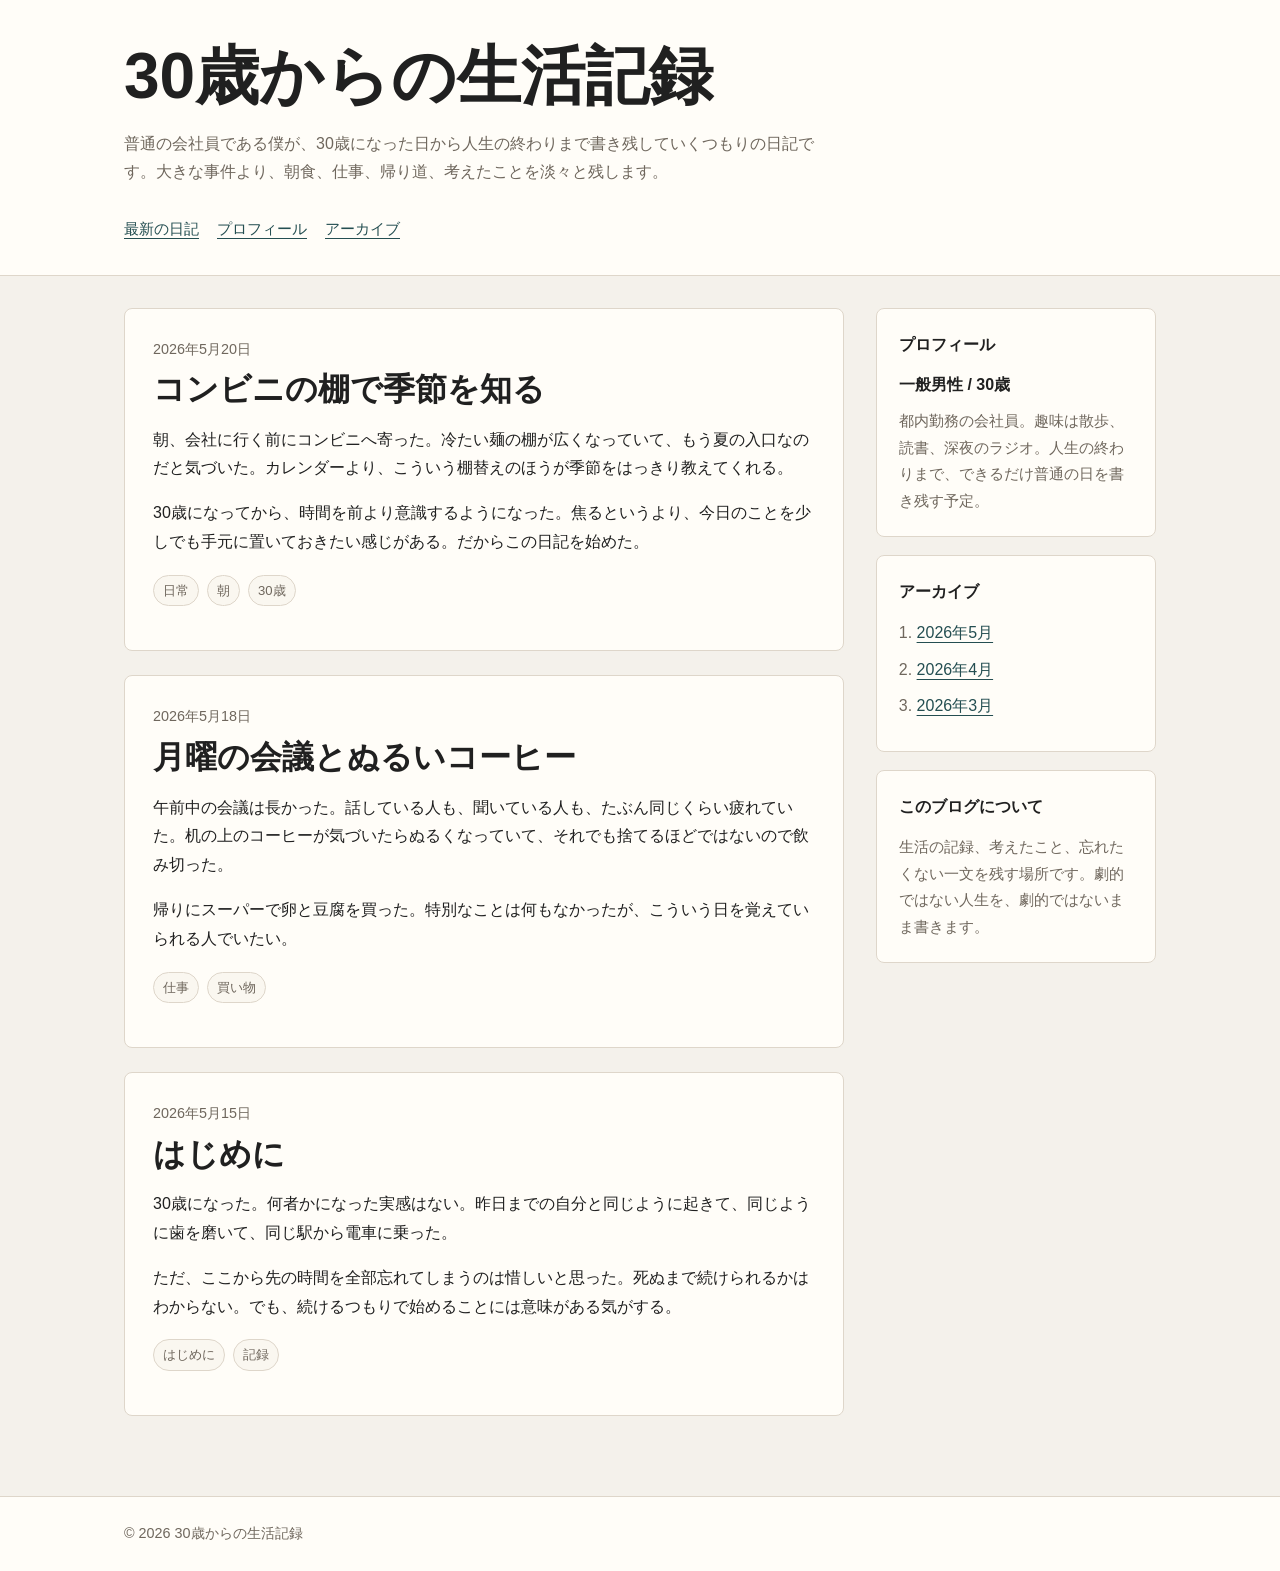
==== index.html @ 0f32e2e5 "Turn homepage into diary blog" ====
<!DOCTYPE html>
<html lang="ja">
<head>
  <meta charset="UTF-8">
  <meta name="viewport" content="width=device-width, initial-scale=1.0">
  <title>30歳からの生活記録</title>
  <style>
    :root {
      color-scheme: light;
      --bg: #f4f1eb;
      --paper: #fffdf8;
      --ink: #202020;
      --muted: #6f675d;
      --line: #ded6ca;
      --accent: #2f6f73;
      --accent-dark: #244e51;
    }

    * {
      box-sizing: border-box;
    }

    body {
      margin: 0;
      font-family: "Hiragino Kaku Gothic ProN", "Yu Gothic", Meiryo, Arial, sans-serif;
      line-height: 1.8;
      color: var(--ink);
      background: var(--bg);
    }

    a {
      color: var(--accent-dark);
      text-decoration-thickness: 1px;
      text-underline-offset: 4px;
    }

    .site-header {
      border-bottom: 1px solid var(--line);
      background: var(--paper);
    }

    .header-inner {
      max-width: 1080px;
      margin: 0 auto;
      padding: 40px 24px 32px;
    }

    .site-title {
      margin: 0;
      font-size: clamp(2rem, 5vw, 4rem);
      line-height: 1.15;
      letter-spacing: 0;
    }

    .site-description {
      max-width: 700px;
      margin: 16px 0 0;
      color: var(--muted);
      font-size: 1rem;
    }

    .nav {
      display: flex;
      flex-wrap: wrap;
      gap: 10px 18px;
      margin-top: 28px;
      font-size: 0.95rem;
    }

    .layout {
      display: grid;
      grid-template-columns: minmax(0, 1fr) 280px;
      gap: 32px;
      max-width: 1080px;
      margin: 0 auto;
      padding: 32px 24px 56px;
    }

    .post {
      margin-bottom: 24px;
      padding: 28px;
      border: 1px solid var(--line);
      border-radius: 8px;
      background: var(--paper);
    }

    .post time {
      display: block;
      color: var(--muted);
      font-size: 0.9rem;
    }

    .post h2 {
      margin: 6px 0 14px;
      font-size: clamp(1.4rem, 3vw, 2rem);
      line-height: 1.35;
      letter-spacing: 0;
    }

    .post p {
      margin: 0 0 1em;
    }

    .post p:last-child {
      margin-bottom: 0;
    }

    .tag-list {
      display: flex;
      flex-wrap: wrap;
      gap: 8px;
      margin-top: 18px;
      padding: 0;
      list-style: none;
    }

    .tag-list li {
      padding: 3px 9px;
      border: 1px solid var(--line);
      border-radius: 999px;
      color: var(--muted);
      font-size: 0.82rem;
      background: #faf7f0;
    }

    .sidebar {
      align-self: start;
      position: sticky;
      top: 20px;
    }

    .side-section {
      margin-bottom: 18px;
      padding: 22px;
      border: 1px solid var(--line);
      border-radius: 8px;
      background: var(--paper);
    }

    .side-section h2 {
      margin: 0 0 12px;
      font-size: 1rem;
    }

    .profile-name {
      margin: 0 0 8px;
      font-weight: 700;
    }

    .small-text {
      margin: 0;
      color: var(--muted);
      font-size: 0.92rem;
    }

    .archive {
      margin: 0;
      padding-left: 1.1em;
      color: var(--muted);
    }

    .archive li {
      margin-bottom: 8px;
    }

    .site-footer {
      border-top: 1px solid var(--line);
      background: var(--paper);
    }

    .footer-inner {
      max-width: 1080px;
      margin: 0 auto;
      padding: 24px;
      color: var(--muted);
      font-size: 0.9rem;
    }

    @media (max-width: 820px) {
      .layout {
        grid-template-columns: 1fr;
      }

      .sidebar {
        position: static;
      }
    }

    @media (max-width: 560px) {
      .header-inner {
        padding: 32px 18px 24px;
      }

      .layout {
        padding: 24px 18px 40px;
      }

      .post,
      .side-section {
        padding: 20px;
      }
    }
  </style>
</head>
<body>
  <header class="site-header">
    <div class="header-inner">
      <h1 class="site-title">30歳からの生活記録</h1>
      <p class="site-description">
        普通の会社員である僕が、30歳になった日から人生の終わりまで書き残していくつもりの日記です。大きな事件より、朝食、仕事、帰り道、考えたことを淡々と残します。
      </p>
      <nav class="nav" aria-label="サイト内ナビゲーション">
        <a href="#latest">最新の日記</a>
        <a href="#profile">プロフィール</a>
        <a href="#archive">アーカイブ</a>
      </nav>
    </div>
  </header>

  <div class="layout">
    <main id="latest">
      <article class="post">
        <time datetime="2026-05-20">2026年5月20日</time>
        <h2>コンビニの棚で季節を知る</h2>
        <p>
          朝、会社に行く前にコンビニへ寄った。冷たい麺の棚が広くなっていて、もう夏の入口なのだと気づいた。カレンダーより、こういう棚替えのほうが季節をはっきり教えてくれる。
        </p>
        <p>
          30歳になってから、時間を前より意識するようになった。焦るというより、今日のことを少しでも手元に置いておきたい感じがある。だからこの日記を始めた。
        </p>
        <ul class="tag-list" aria-label="タグ">
          <li>日常</li>
          <li>朝</li>
          <li>30歳</li>
        </ul>
      </article>

      <article class="post">
        <time datetime="2026-05-18">2026年5月18日</time>
        <h2>月曜の会議とぬるいコーヒー</h2>
        <p>
          午前中の会議は長かった。話している人も、聞いている人も、たぶん同じくらい疲れていた。机の上のコーヒーが気づいたらぬるくなっていて、それでも捨てるほどではないので飲み切った。
        </p>
        <p>
          帰りにスーパーで卵と豆腐を買った。特別なことは何もなかったが、こういう日を覚えていられる人でいたい。
        </p>
        <ul class="tag-list" aria-label="タグ">
          <li>仕事</li>
          <li>買い物</li>
        </ul>
      </article>

      <article class="post">
        <time datetime="2026-05-15">2026年5月15日</time>
        <h2>はじめに</h2>
        <p>
          30歳になった。何者かになった実感はない。昨日までの自分と同じように起きて、同じように歯を磨いて、同じ駅から電車に乗った。
        </p>
        <p>
          ただ、ここから先の時間を全部忘れてしまうのは惜しいと思った。死ぬまで続けられるかはわからない。でも、続けるつもりで始めることには意味がある気がする。
        </p>
        <ul class="tag-list" aria-label="タグ">
          <li>はじめに</li>
          <li>記録</li>
        </ul>
      </article>
    </main>

    <aside class="sidebar">
      <section class="side-section" id="profile">
        <h2>プロフィール</h2>
        <p class="profile-name">一般男性 / 30歳</p>
        <p class="small-text">
          都内勤務の会社員。趣味は散歩、読書、深夜のラジオ。人生の終わりまで、できるだけ普通の日を書き残す予定。
        </p>
      </section>

      <section class="side-section" id="archive">
        <h2>アーカイブ</h2>
        <ol class="archive">
          <li><a href="#">2026年5月</a></li>
          <li><a href="#">2026年4月</a></li>
          <li><a href="#">2026年3月</a></li>
        </ol>
      </section>

      <section class="side-section">
        <h2>このブログについて</h2>
        <p class="small-text">
          生活の記録、考えたこと、忘れたくない一文を残す場所です。劇的ではない人生を、劇的ではないまま書きます。
        </p>
      </section>
    </aside>
  </div>

  <footer class="site-footer">
    <div class="footer-inner">
      <span>&copy; 2026 30歳からの生活記録</span>
    </div>
  </footer>
</body>
</html>
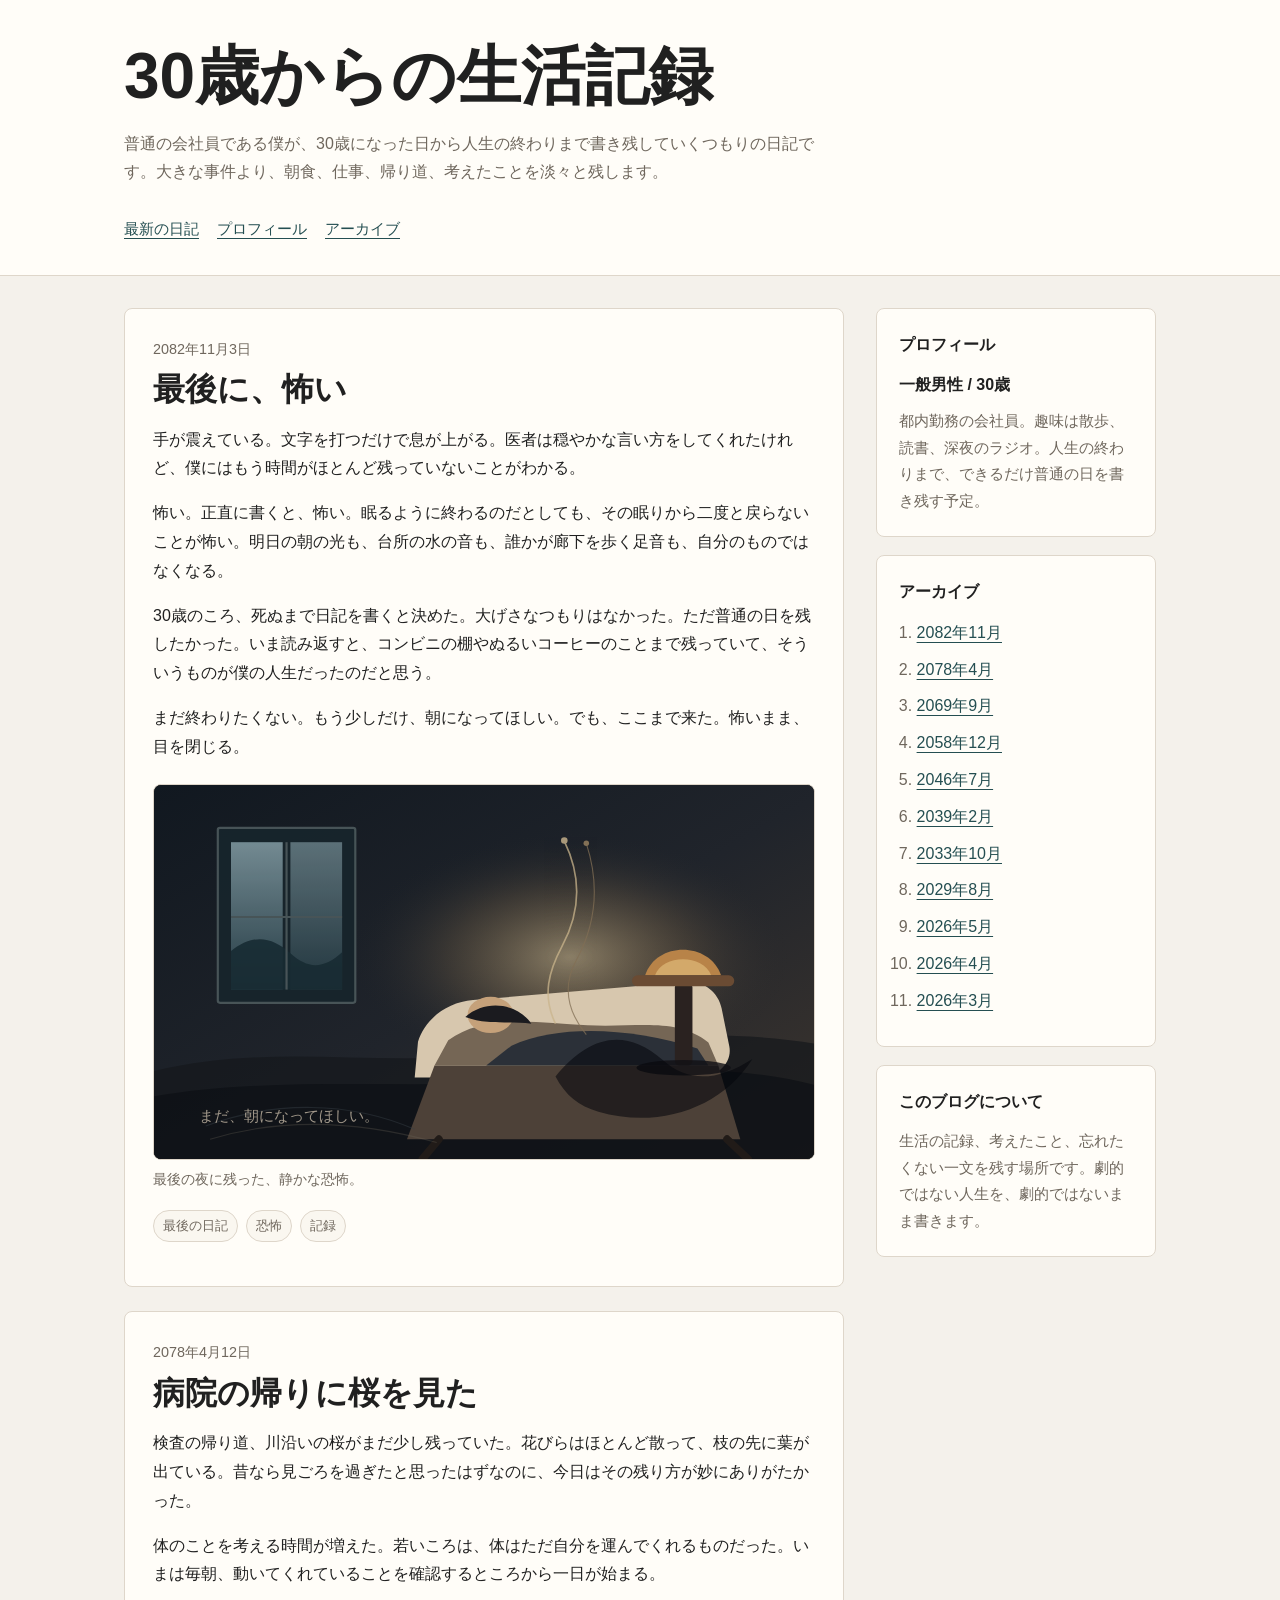
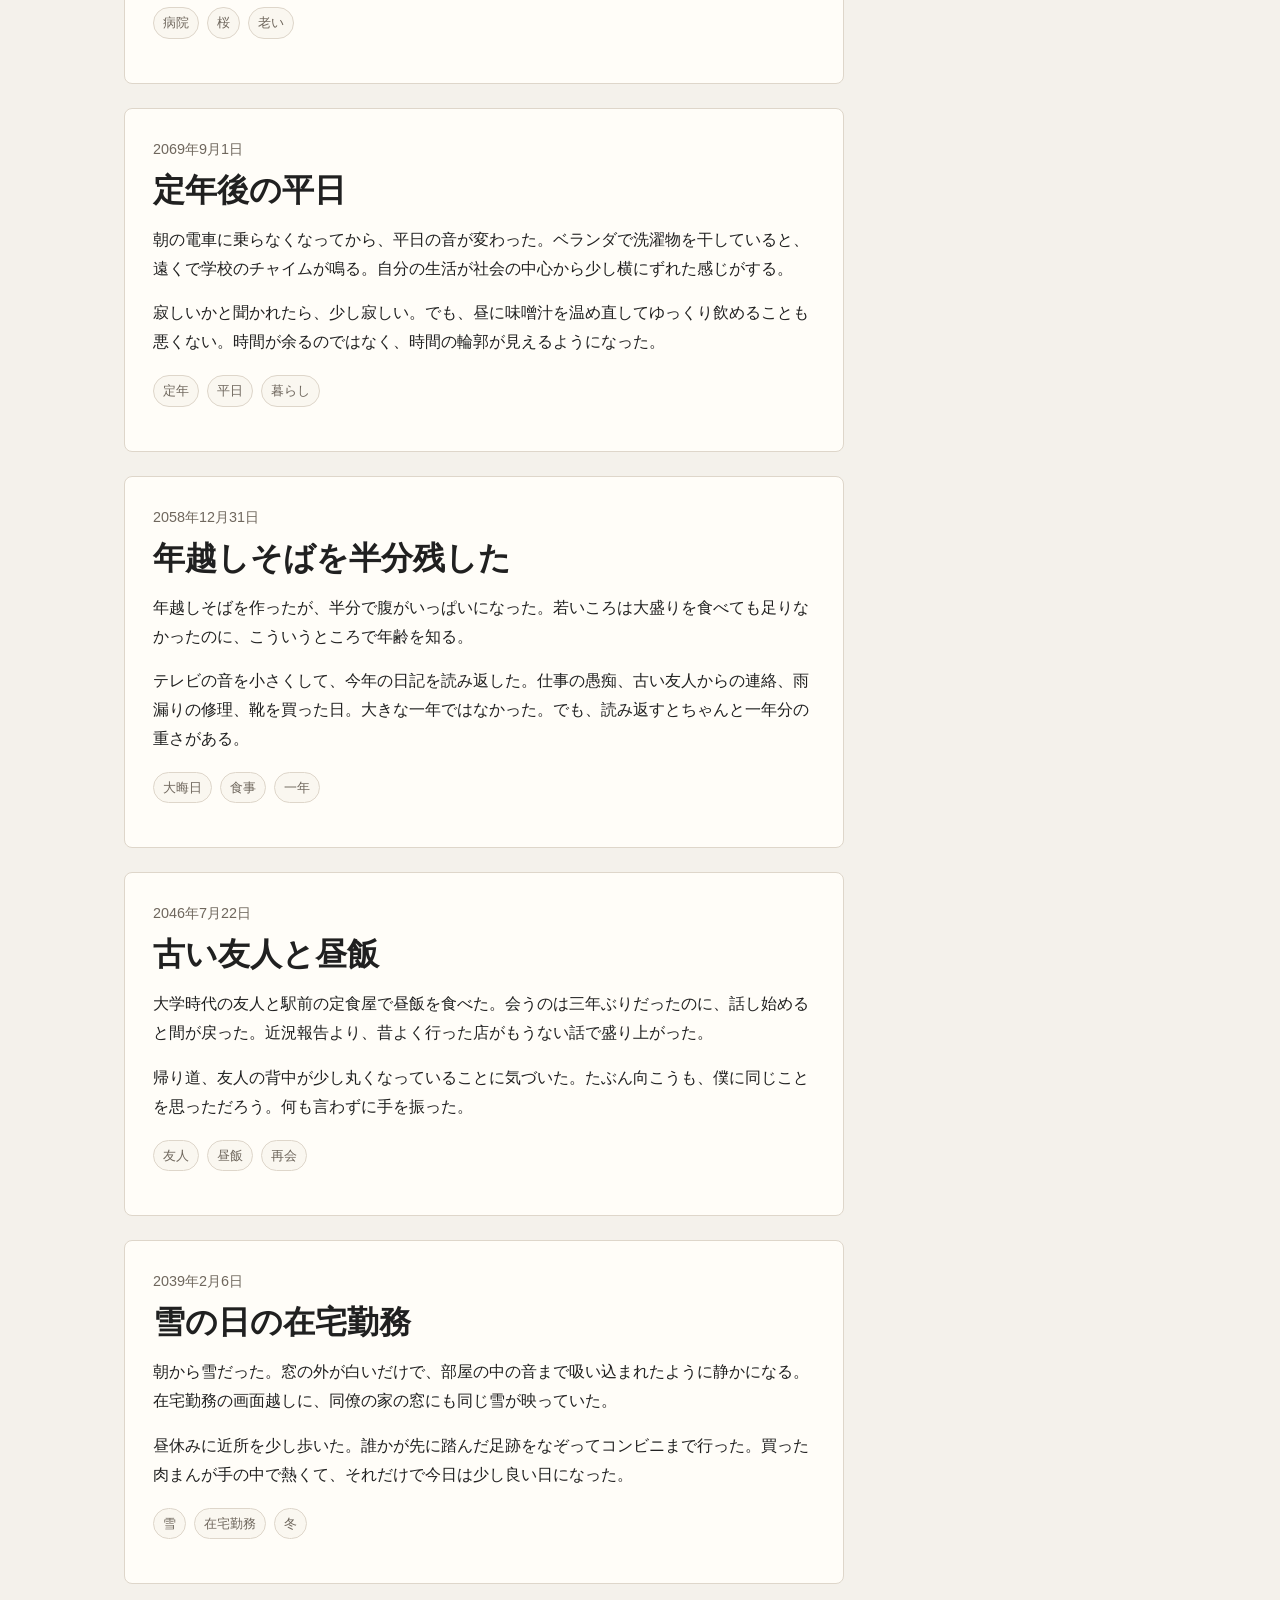
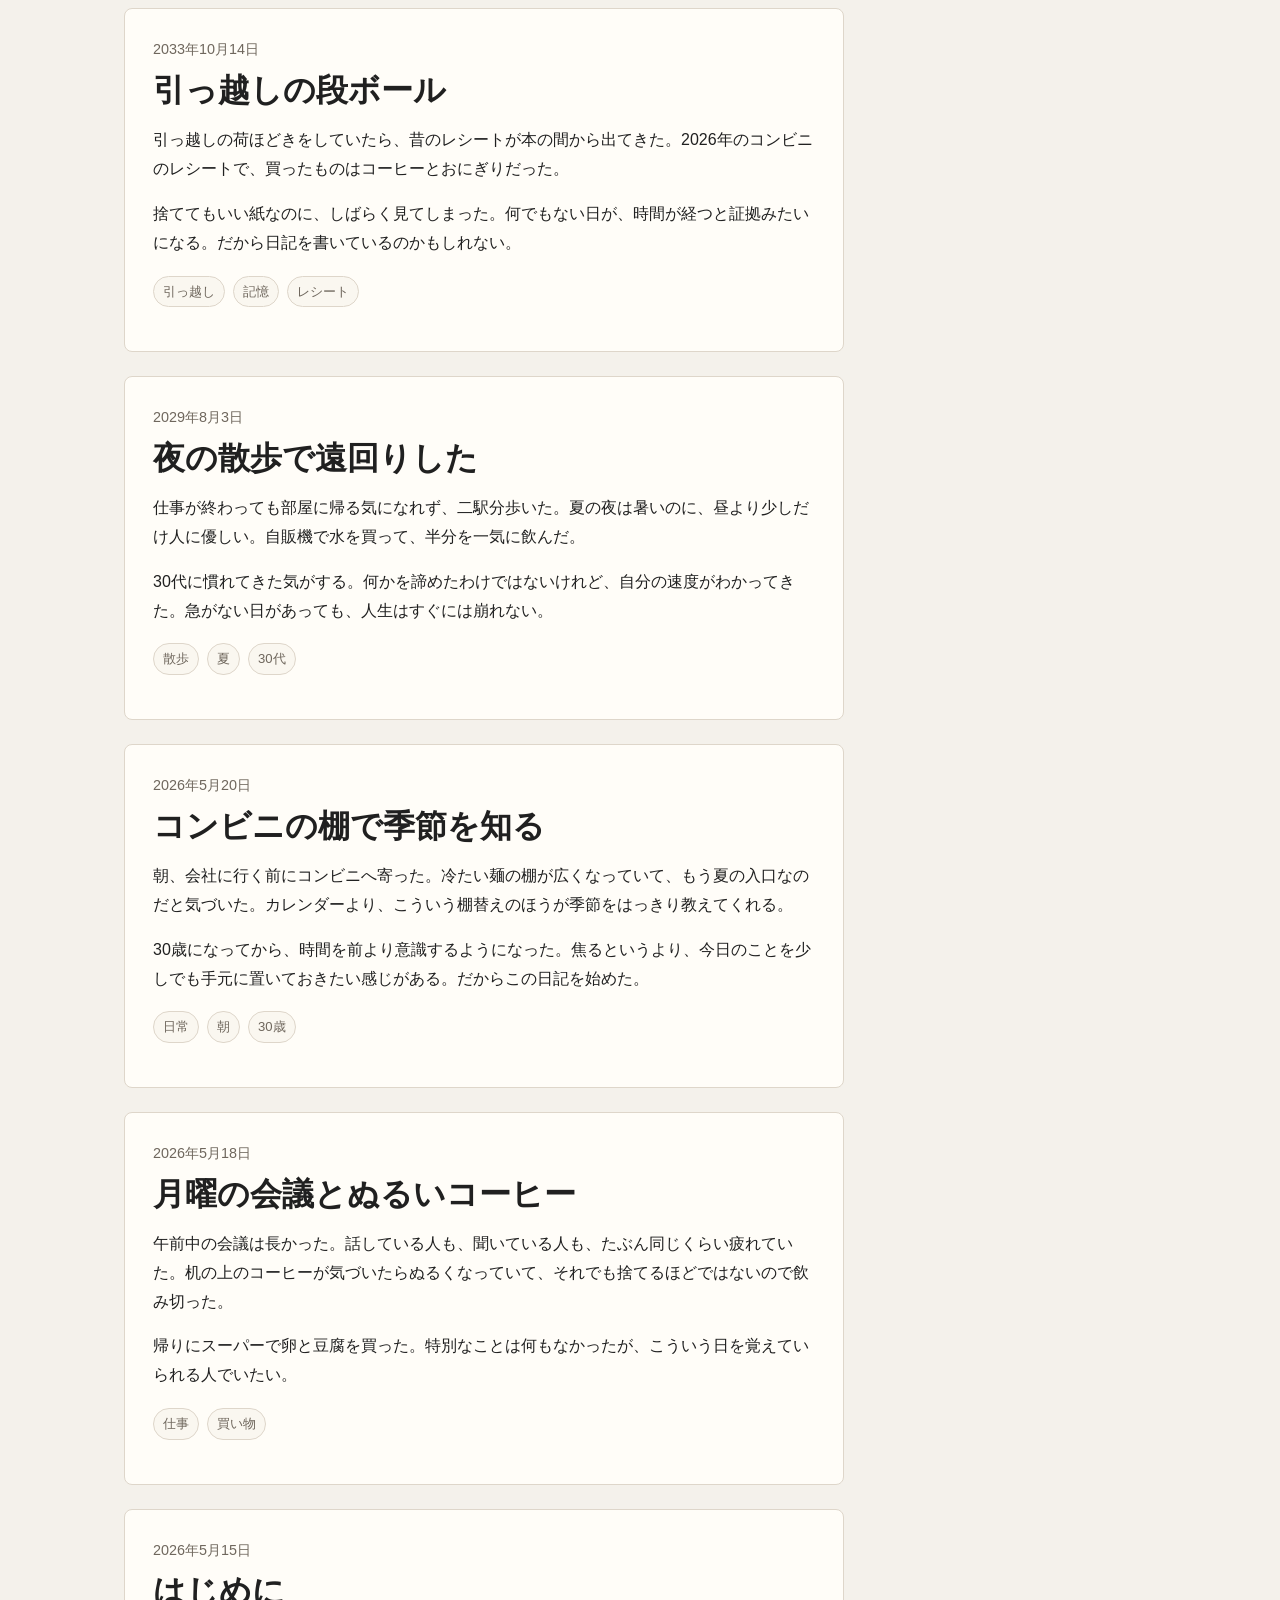
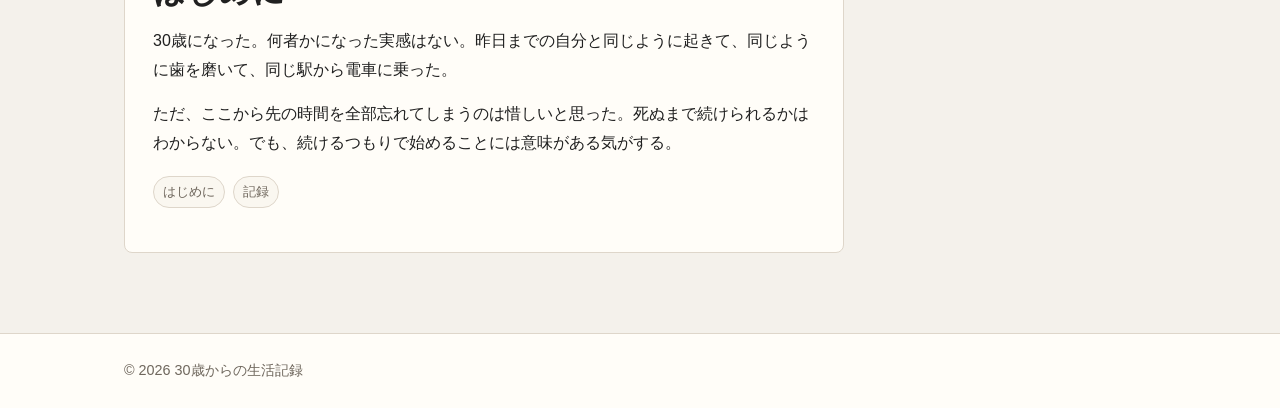
==== commit 6e7e33a8: "Add final diary image and more entries" ====
--- a/index.html
+++ b/index.html
@@ -105,6 +105,25 @@
       margin-bottom: 0;
     }
 
+    .post-image {
+      margin: 22px 0 0;
+    }
+
+    .post-image img {
+      display: block;
+      width: 100%;
+      height: auto;
+      border: 1px solid var(--line);
+      border-radius: 8px;
+      background: #1b1b1b;
+    }
+
+    .post-image figcaption {
+      margin-top: 8px;
+      color: var(--muted);
+      font-size: 0.86rem;
+    }
+
     .tag-list {
       display: flex;
       flex-wrap: wrap;
@@ -220,6 +239,144 @@
   <div class="layout">
     <main id="latest">
       <article class="post">
+        <time datetime="2082-11-03">2082年11月3日</time>
+        <h2>最後に、怖い</h2>
+        <p>
+          手が震えている。文字を打つだけで息が上がる。医者は穏やかな言い方をしてくれたけれど、僕にはもう時間がほとんど残っていないことがわかる。
+        </p>
+        <p>
+          怖い。正直に書くと、怖い。眠るように終わるのだとしても、その眠りから二度と戻らないことが怖い。明日の朝の光も、台所の水の音も、誰かが廊下を歩く足音も、自分のものではなくなる。
+        </p>
+        <p>
+          30歳のころ、死ぬまで日記を書くと決めた。大げさなつもりはなかった。ただ普通の日を残したかった。いま読み返すと、コンビニの棚やぬるいコーヒーのことまで残っていて、そういうものが僕の人生だったのだと思う。
+        </p>
+        <p>
+          まだ終わりたくない。もう少しだけ、朝になってほしい。でも、ここまで来た。怖いまま、目を閉じる。
+        </p>
+        <figure class="post-image">
+          <img src="assets/final-night.svg" alt="暗い部屋で、死の直前の恐怖と孤独を表すベッドと窓の挿絵">
+          <figcaption>最後の夜に残った、静かな恐怖。</figcaption>
+        </figure>
+        <ul class="tag-list" aria-label="タグ">
+          <li>最後の日記</li>
+          <li>恐怖</li>
+          <li>記録</li>
+        </ul>
+      </article>
+
+      <article class="post">
+        <time datetime="2078-04-12">2078年4月12日</time>
+        <h2>病院の帰りに桜を見た</h2>
+        <p>
+          検査の帰り道、川沿いの桜がまだ少し残っていた。花びらはほとんど散って、枝の先に葉が出ている。昔なら見ごろを過ぎたと思ったはずなのに、今日はその残り方が妙にありがたかった。
+        </p>
+        <p>
+          体のことを考える時間が増えた。若いころは、体はただ自分を運んでくれるものだった。いまは毎朝、動いてくれていることを確認するところから一日が始まる。
+        </p>
+        <ul class="tag-list" aria-label="タグ">
+          <li>病院</li>
+          <li>桜</li>
+          <li>老い</li>
+        </ul>
+      </article>
+
+      <article class="post">
+        <time datetime="2069-09-01">2069年9月1日</time>
+        <h2>定年後の平日</h2>
+        <p>
+          朝の電車に乗らなくなってから、平日の音が変わった。ベランダで洗濯物を干していると、遠くで学校のチャイムが鳴る。自分の生活が社会の中心から少し横にずれた感じがする。
+        </p>
+        <p>
+          寂しいかと聞かれたら、少し寂しい。でも、昼に味噌汁を温め直してゆっくり飲めることも悪くない。時間が余るのではなく、時間の輪郭が見えるようになった。
+        </p>
+        <ul class="tag-list" aria-label="タグ">
+          <li>定年</li>
+          <li>平日</li>
+          <li>暮らし</li>
+        </ul>
+      </article>
+
+      <article class="post">
+        <time datetime="2058-12-31">2058年12月31日</time>
+        <h2>年越しそばを半分残した</h2>
+        <p>
+          年越しそばを作ったが、半分で腹がいっぱいになった。若いころは大盛りを食べても足りなかったのに、こういうところで年齢を知る。
+        </p>
+        <p>
+          テレビの音を小さくして、今年の日記を読み返した。仕事の愚痴、古い友人からの連絡、雨漏りの修理、靴を買った日。大きな一年ではなかった。でも、読み返すとちゃんと一年分の重さがある。
+        </p>
+        <ul class="tag-list" aria-label="タグ">
+          <li>大晦日</li>
+          <li>食事</li>
+          <li>一年</li>
+        </ul>
+      </article>
+
+      <article class="post">
+        <time datetime="2046-07-22">2046年7月22日</time>
+        <h2>古い友人と昼飯</h2>
+        <p>
+          大学時代の友人と駅前の定食屋で昼飯を食べた。会うのは三年ぶりだったのに、話し始めると間が戻った。近況報告より、昔よく行った店がもうない話で盛り上がった。
+        </p>
+        <p>
+          帰り道、友人の背中が少し丸くなっていることに気づいた。たぶん向こうも、僕に同じことを思っただろう。何も言わずに手を振った。
+        </p>
+        <ul class="tag-list" aria-label="タグ">
+          <li>友人</li>
+          <li>昼飯</li>
+          <li>再会</li>
+        </ul>
+      </article>
+
+      <article class="post">
+        <time datetime="2039-02-06">2039年2月6日</time>
+        <h2>雪の日の在宅勤務</h2>
+        <p>
+          朝から雪だった。窓の外が白いだけで、部屋の中の音まで吸い込まれたように静かになる。在宅勤務の画面越しに、同僚の家の窓にも同じ雪が映っていた。
+        </p>
+        <p>
+          昼休みに近所を少し歩いた。誰かが先に踏んだ足跡をなぞってコンビニまで行った。買った肉まんが手の中で熱くて、それだけで今日は少し良い日になった。
+        </p>
+        <ul class="tag-list" aria-label="タグ">
+          <li>雪</li>
+          <li>在宅勤務</li>
+          <li>冬</li>
+        </ul>
+      </article>
+
+      <article class="post">
+        <time datetime="2033-10-14">2033年10月14日</time>
+        <h2>引っ越しの段ボール</h2>
+        <p>
+          引っ越しの荷ほどきをしていたら、昔のレシートが本の間から出てきた。2026年のコンビニのレシートで、買ったものはコーヒーとおにぎりだった。
+        </p>
+        <p>
+          捨ててもいい紙なのに、しばらく見てしまった。何でもない日が、時間が経つと証拠みたいになる。だから日記を書いているのかもしれない。
+        </p>
+        <ul class="tag-list" aria-label="タグ">
+          <li>引っ越し</li>
+          <li>記憶</li>
+          <li>レシート</li>
+        </ul>
+      </article>
+
+      <article class="post">
+        <time datetime="2029-08-03">2029年8月3日</time>
+        <h2>夜の散歩で遠回りした</h2>
+        <p>
+          仕事が終わっても部屋に帰る気になれず、二駅分歩いた。夏の夜は暑いのに、昼より少しだけ人に優しい。自販機で水を買って、半分を一気に飲んだ。
+        </p>
+        <p>
+          30代に慣れてきた気がする。何かを諦めたわけではないけれど、自分の速度がわかってきた。急がない日があっても、人生はすぐには崩れない。
+        </p>
+        <ul class="tag-list" aria-label="タグ">
+          <li>散歩</li>
+          <li>夏</li>
+          <li>30代</li>
+        </ul>
+      </article>
+
+      <article class="post">
         <time datetime="2026-05-20">2026年5月20日</time>
         <h2>コンビニの棚で季節を知る</h2>
         <p>
@@ -278,6 +435,14 @@
       <section class="side-section" id="archive">
         <h2>アーカイブ</h2>
         <ol class="archive">
+          <li><a href="#">2082年11月</a></li>
+          <li><a href="#">2078年4月</a></li>
+          <li><a href="#">2069年9月</a></li>
+          <li><a href="#">2058年12月</a></li>
+          <li><a href="#">2046年7月</a></li>
+          <li><a href="#">2039年2月</a></li>
+          <li><a href="#">2033年10月</a></li>
+          <li><a href="#">2029年8月</a></li>
           <li><a href="#">2026年5月</a></li>
           <li><a href="#">2026年4月</a></li>
           <li><a href="#">2026年3月</a></li>
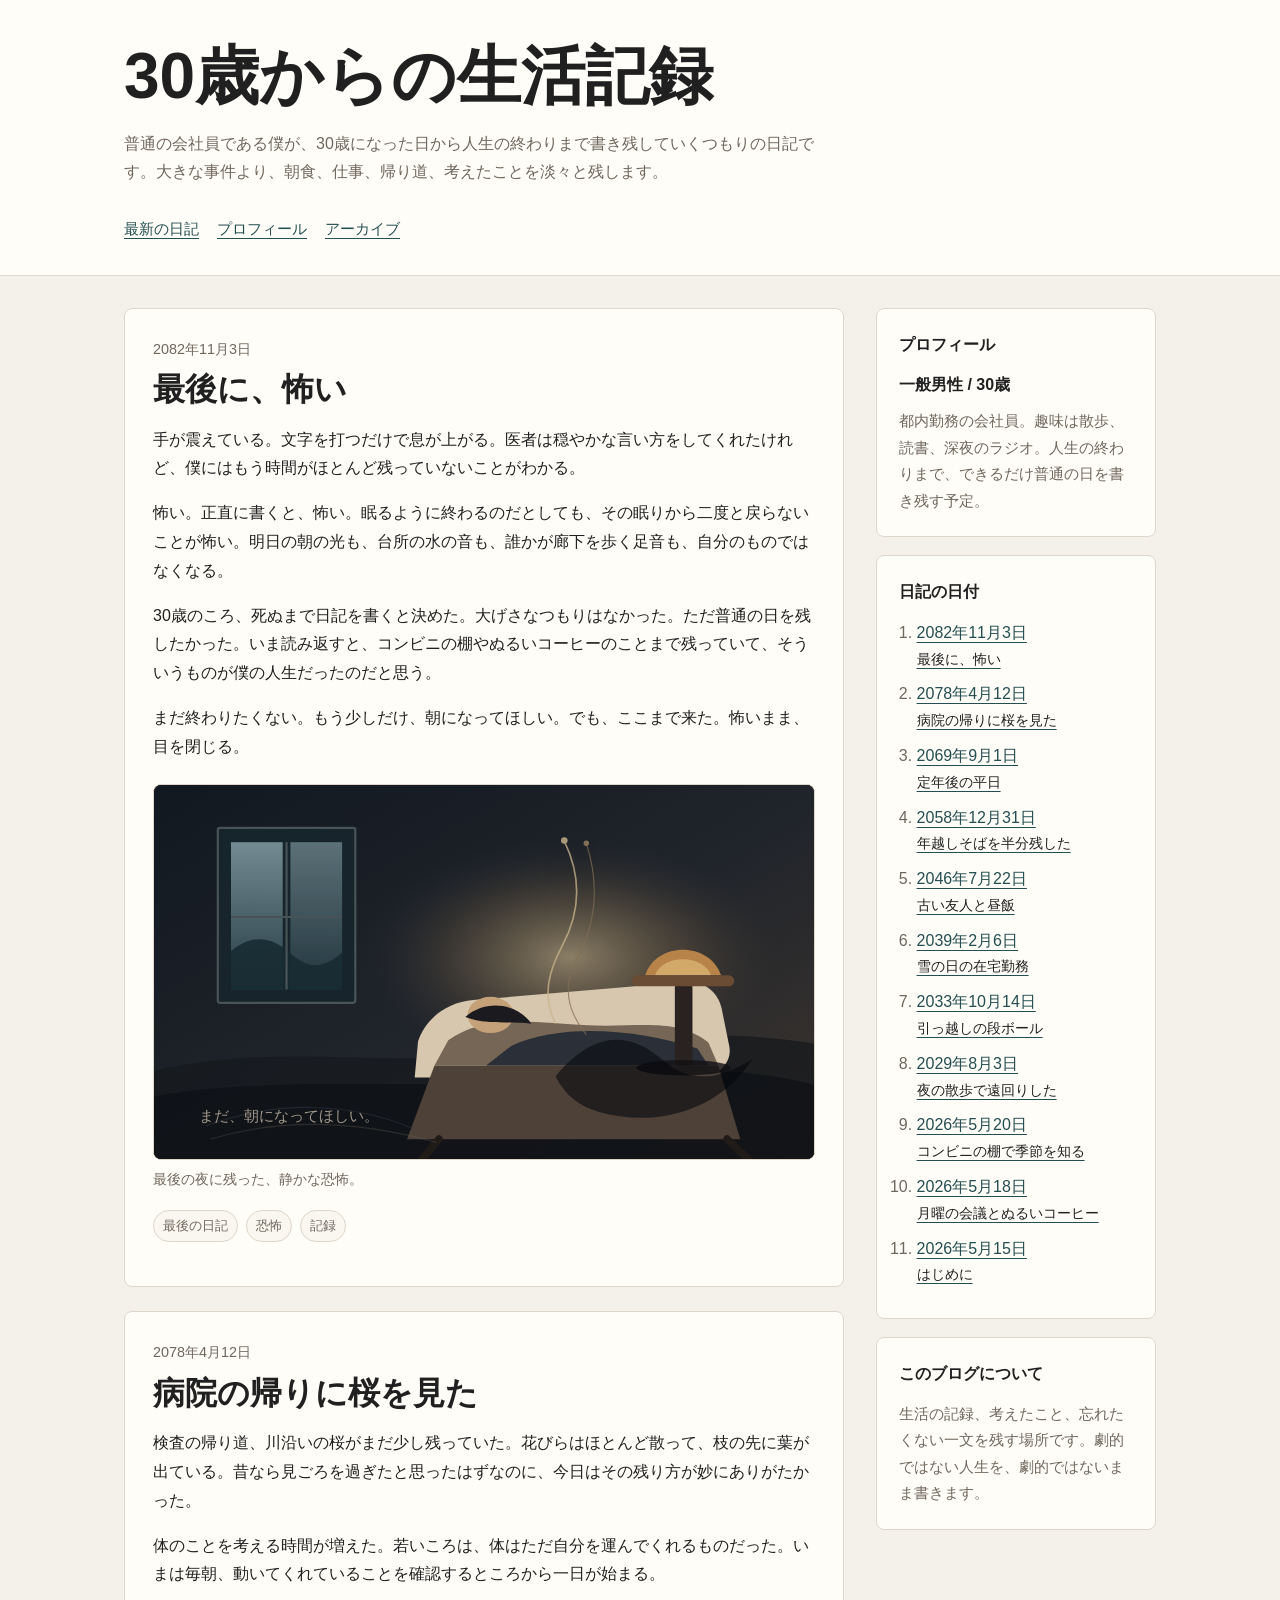
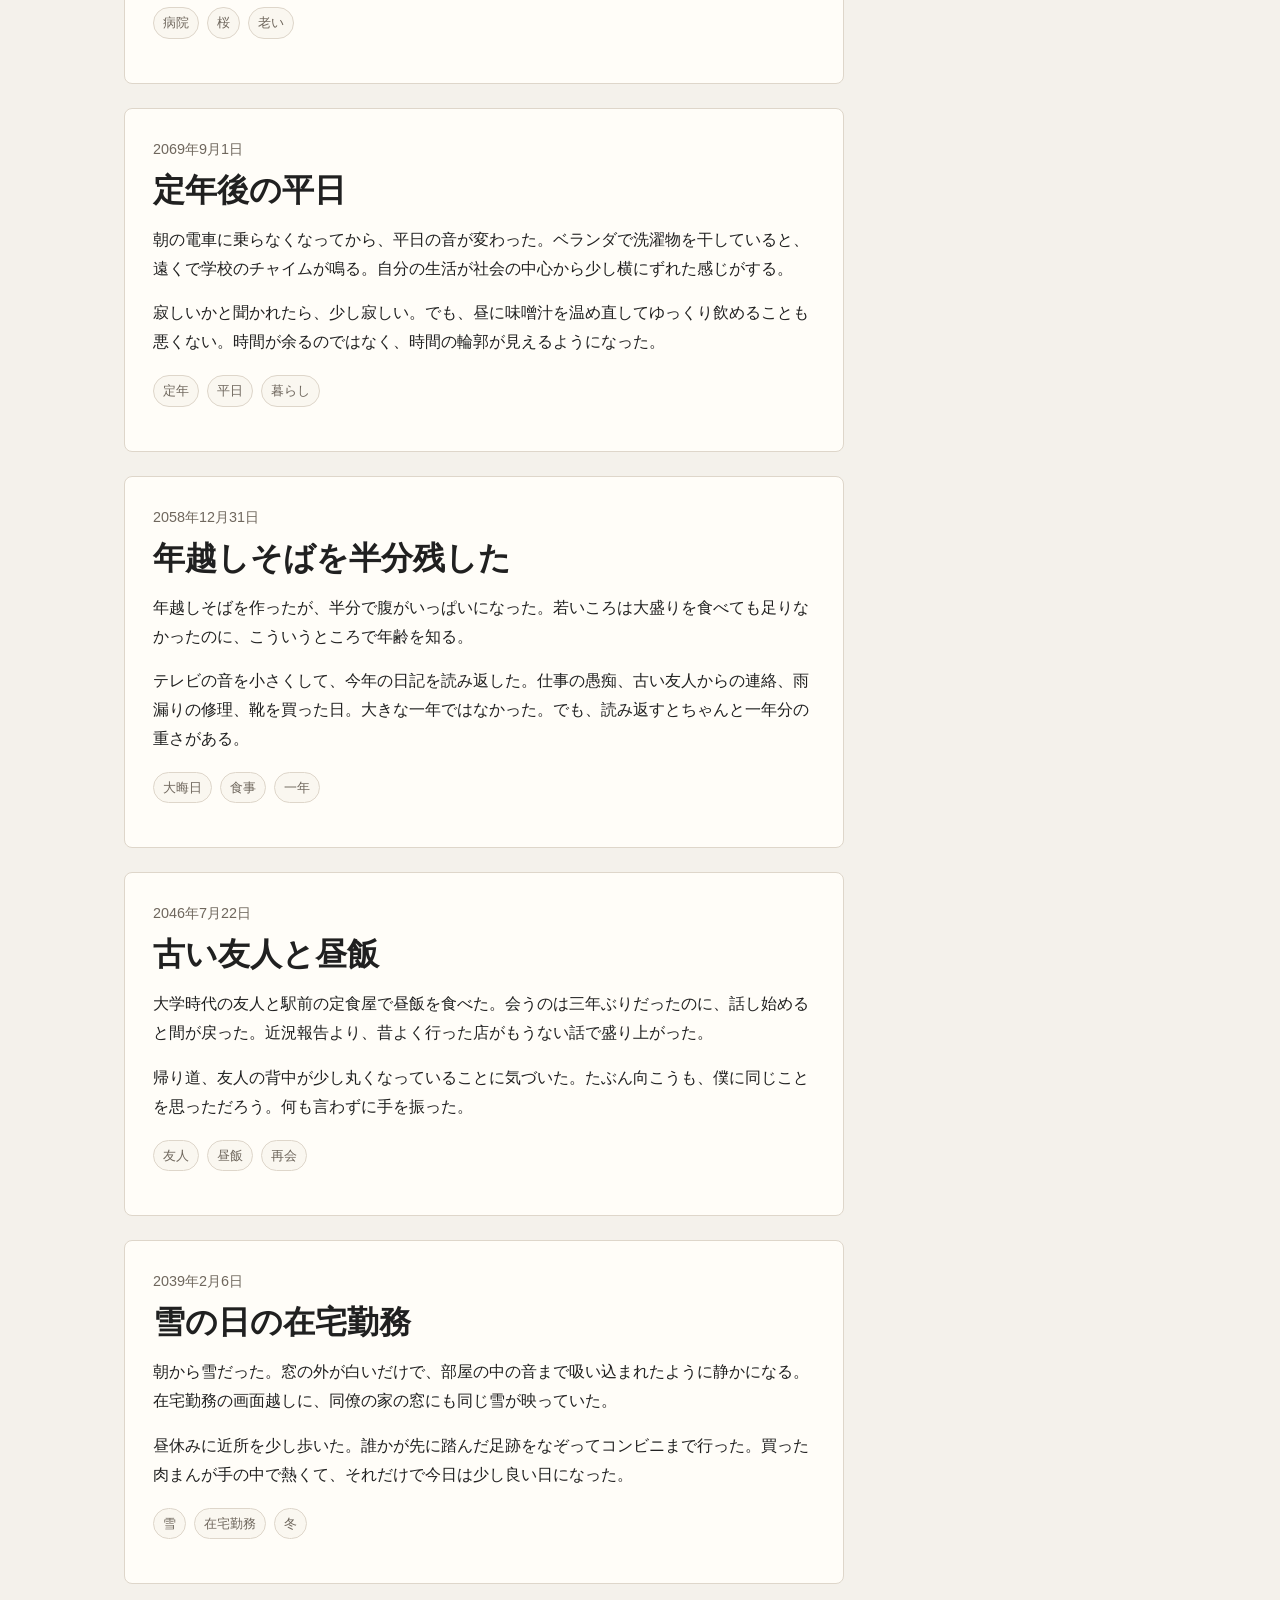
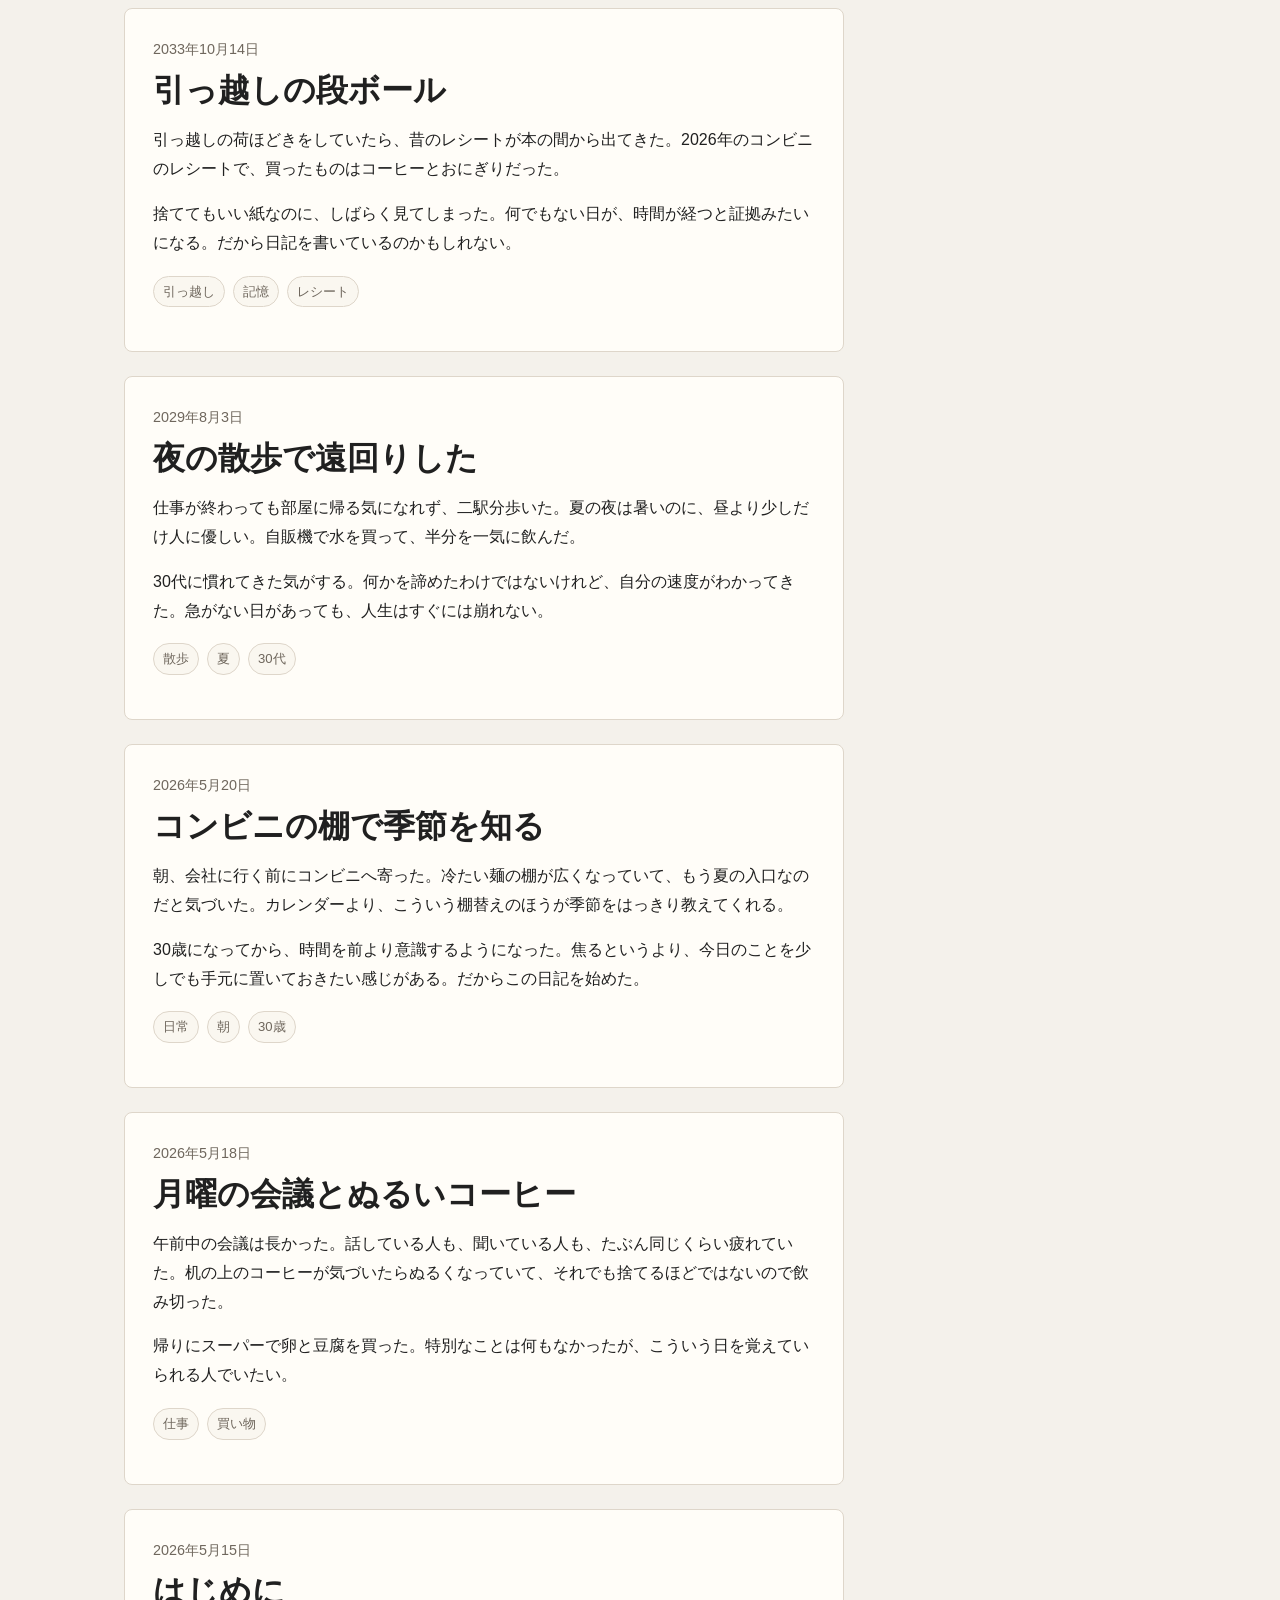
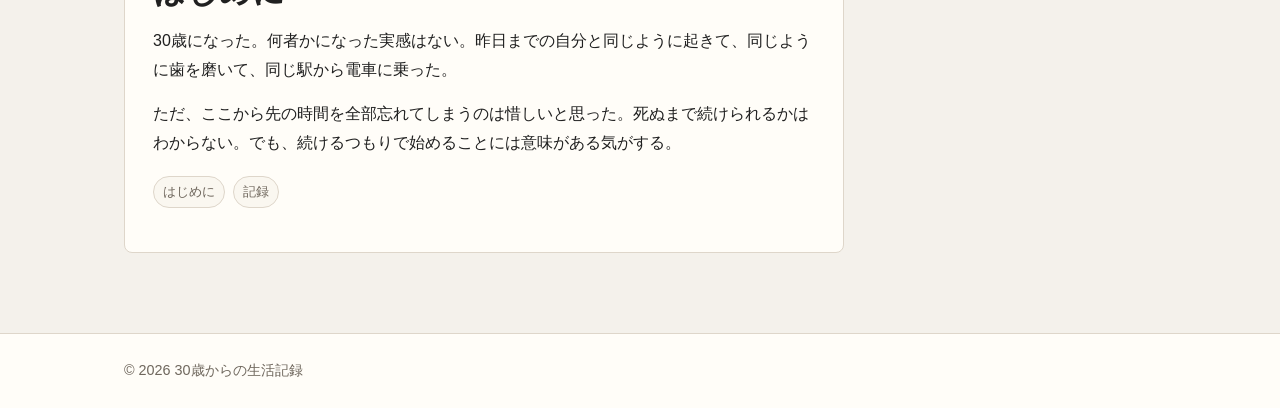
==== commit 8f383e77: "Link diary archive to entries" ====
--- a/index.html
+++ b/index.html
@@ -82,6 +82,7 @@
       border: 1px solid var(--line);
       border-radius: 8px;
       background: var(--paper);
+      scroll-margin-top: 20px;
     }
 
     .post time {
@@ -180,6 +181,12 @@
 
     .archive li {
       margin-bottom: 8px;
+    }
+
+    .archive span {
+      display: block;
+      color: var(--ink);
+      font-size: 0.86rem;
     }
 
     .site-footer {
@@ -238,7 +245,7 @@
 
   <div class="layout">
     <main id="latest">
-      <article class="post">
+      <article class="post" id="diary-2082-11-03">
         <time datetime="2082-11-03">2082年11月3日</time>
         <h2>最後に、怖い</h2>
         <p>
@@ -264,7 +271,7 @@
         </ul>
       </article>
 
-      <article class="post">
+      <article class="post" id="diary-2078-04-12">
         <time datetime="2078-04-12">2078年4月12日</time>
         <h2>病院の帰りに桜を見た</h2>
         <p>
@@ -280,7 +287,7 @@
         </ul>
       </article>
 
-      <article class="post">
+      <article class="post" id="diary-2069-09-01">
         <time datetime="2069-09-01">2069年9月1日</time>
         <h2>定年後の平日</h2>
         <p>
@@ -296,7 +303,7 @@
         </ul>
       </article>
 
-      <article class="post">
+      <article class="post" id="diary-2058-12-31">
         <time datetime="2058-12-31">2058年12月31日</time>
         <h2>年越しそばを半分残した</h2>
         <p>
@@ -312,7 +319,7 @@
         </ul>
       </article>
 
-      <article class="post">
+      <article class="post" id="diary-2046-07-22">
         <time datetime="2046-07-22">2046年7月22日</time>
         <h2>古い友人と昼飯</h2>
         <p>
@@ -328,7 +335,7 @@
         </ul>
       </article>
 
-      <article class="post">
+      <article class="post" id="diary-2039-02-06">
         <time datetime="2039-02-06">2039年2月6日</time>
         <h2>雪の日の在宅勤務</h2>
         <p>
@@ -344,7 +351,7 @@
         </ul>
       </article>
 
-      <article class="post">
+      <article class="post" id="diary-2033-10-14">
         <time datetime="2033-10-14">2033年10月14日</time>
         <h2>引っ越しの段ボール</h2>
         <p>
@@ -360,7 +367,7 @@
         </ul>
       </article>
 
-      <article class="post">
+      <article class="post" id="diary-2029-08-03">
         <time datetime="2029-08-03">2029年8月3日</time>
         <h2>夜の散歩で遠回りした</h2>
         <p>
@@ -376,7 +383,7 @@
         </ul>
       </article>
 
-      <article class="post">
+      <article class="post" id="diary-2026-05-20">
         <time datetime="2026-05-20">2026年5月20日</time>
         <h2>コンビニの棚で季節を知る</h2>
         <p>
@@ -392,7 +399,7 @@
         </ul>
       </article>
 
-      <article class="post">
+      <article class="post" id="diary-2026-05-18">
         <time datetime="2026-05-18">2026年5月18日</time>
         <h2>月曜の会議とぬるいコーヒー</h2>
         <p>
@@ -407,7 +414,7 @@
         </ul>
       </article>
 
-      <article class="post">
+      <article class="post" id="diary-2026-05-15">
         <time datetime="2026-05-15">2026年5月15日</time>
         <h2>はじめに</h2>
         <p>
@@ -433,19 +440,19 @@
       </section>
 
       <section class="side-section" id="archive">
-        <h2>アーカイブ</h2>
+        <h2>日記の日付</h2>
         <ol class="archive">
-          <li><a href="#">2082年11月</a></li>
-          <li><a href="#">2078年4月</a></li>
-          <li><a href="#">2069年9月</a></li>
-          <li><a href="#">2058年12月</a></li>
-          <li><a href="#">2046年7月</a></li>
-          <li><a href="#">2039年2月</a></li>
-          <li><a href="#">2033年10月</a></li>
-          <li><a href="#">2029年8月</a></li>
-          <li><a href="#">2026年5月</a></li>
-          <li><a href="#">2026年4月</a></li>
-          <li><a href="#">2026年3月</a></li>
+          <li><a href="#diary-2082-11-03">2082年11月3日<span>最後に、怖い</span></a></li>
+          <li><a href="#diary-2078-04-12">2078年4月12日<span>病院の帰りに桜を見た</span></a></li>
+          <li><a href="#diary-2069-09-01">2069年9月1日<span>定年後の平日</span></a></li>
+          <li><a href="#diary-2058-12-31">2058年12月31日<span>年越しそばを半分残した</span></a></li>
+          <li><a href="#diary-2046-07-22">2046年7月22日<span>古い友人と昼飯</span></a></li>
+          <li><a href="#diary-2039-02-06">2039年2月6日<span>雪の日の在宅勤務</span></a></li>
+          <li><a href="#diary-2033-10-14">2033年10月14日<span>引っ越しの段ボール</span></a></li>
+          <li><a href="#diary-2029-08-03">2029年8月3日<span>夜の散歩で遠回りした</span></a></li>
+          <li><a href="#diary-2026-05-20">2026年5月20日<span>コンビニの棚で季節を知る</span></a></li>
+          <li><a href="#diary-2026-05-18">2026年5月18日<span>月曜の会議とぬるいコーヒー</span></a></li>
+          <li><a href="#diary-2026-05-15">2026年5月15日<span>はじめに</span></a></li>
         </ol>
       </section>
 
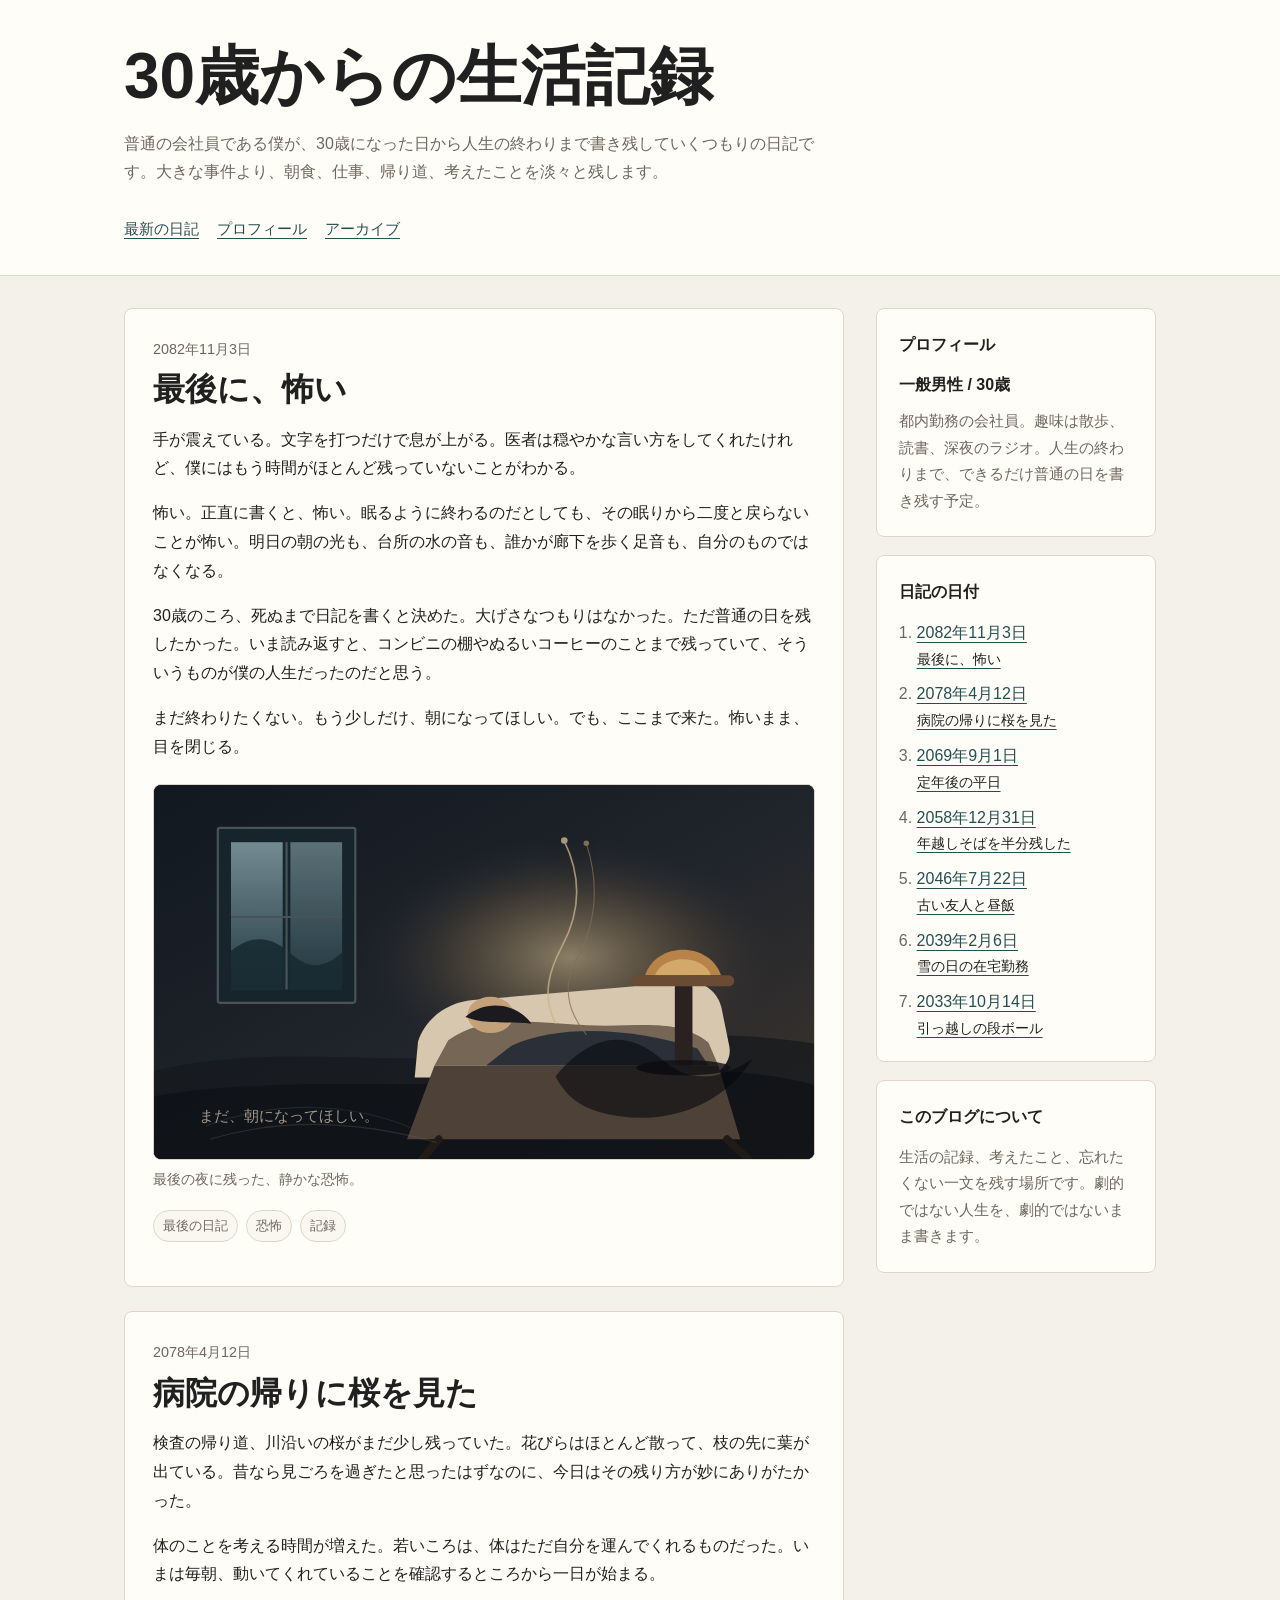
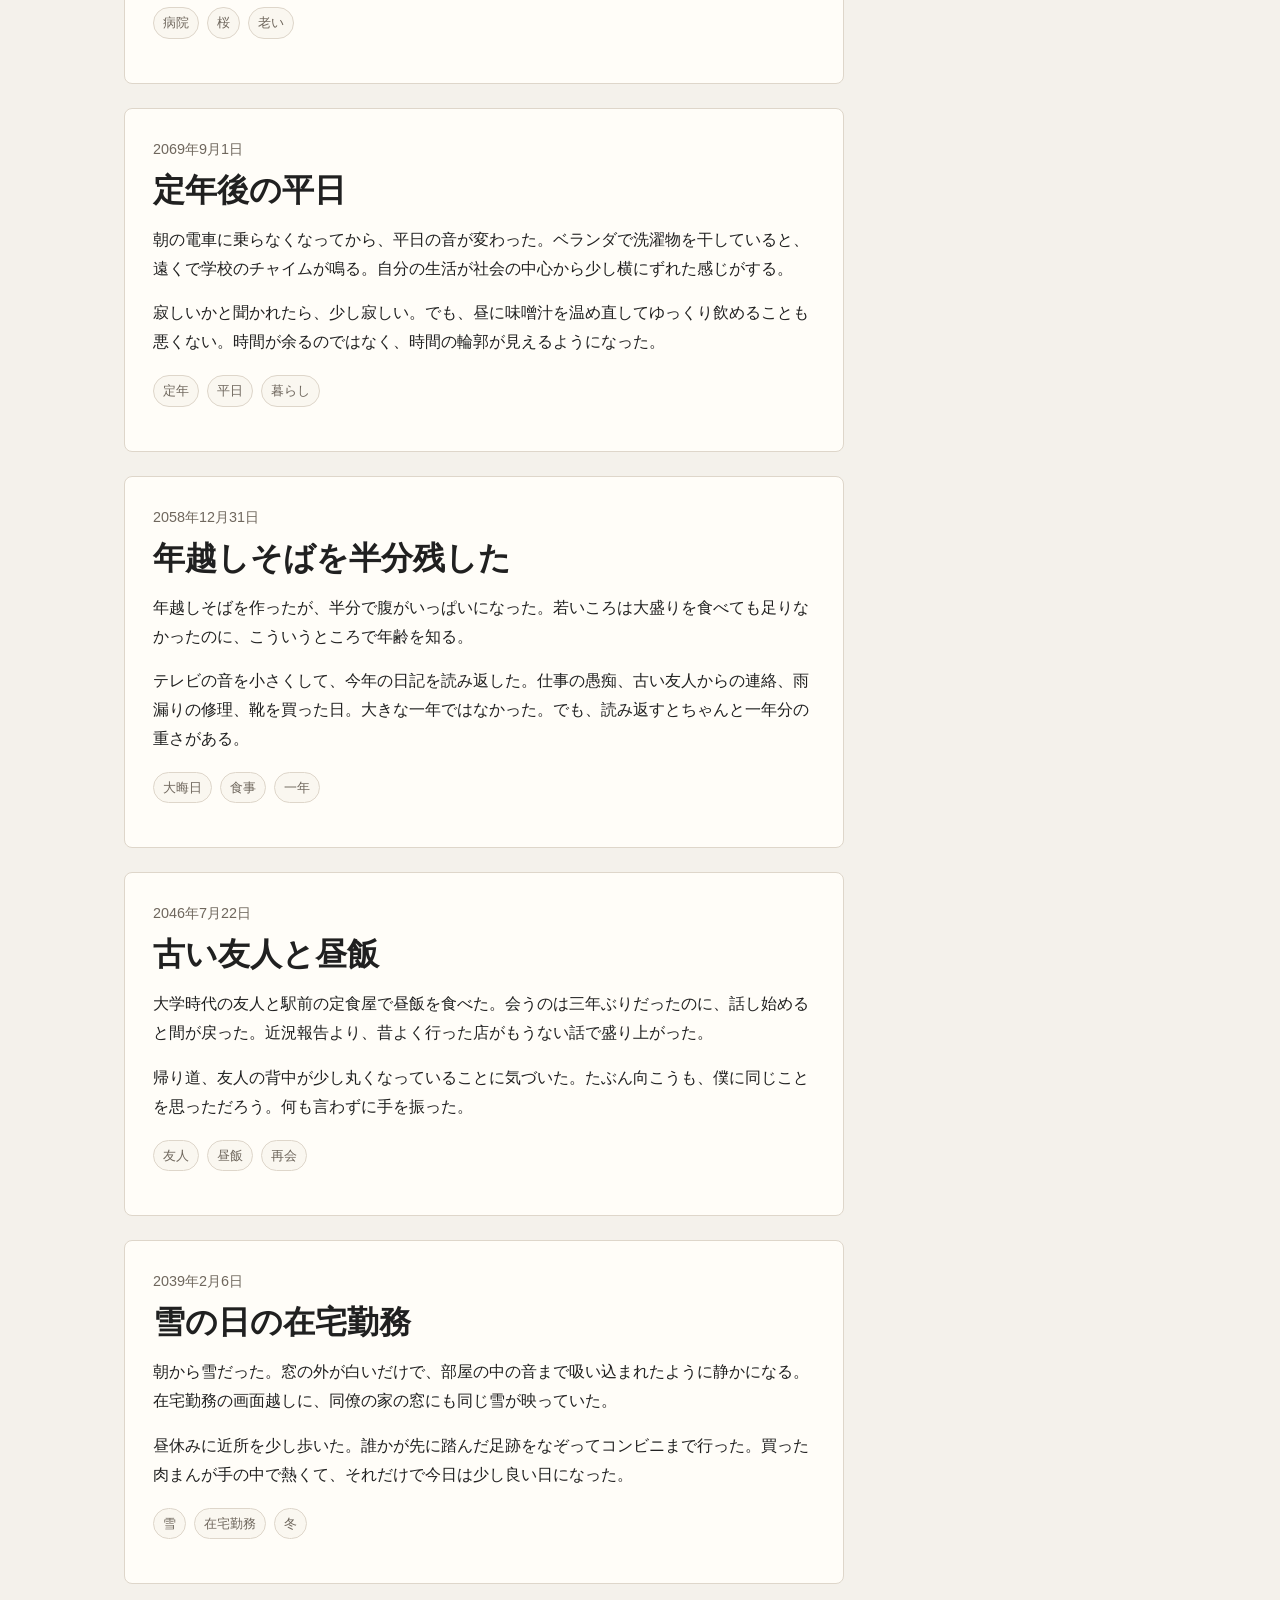
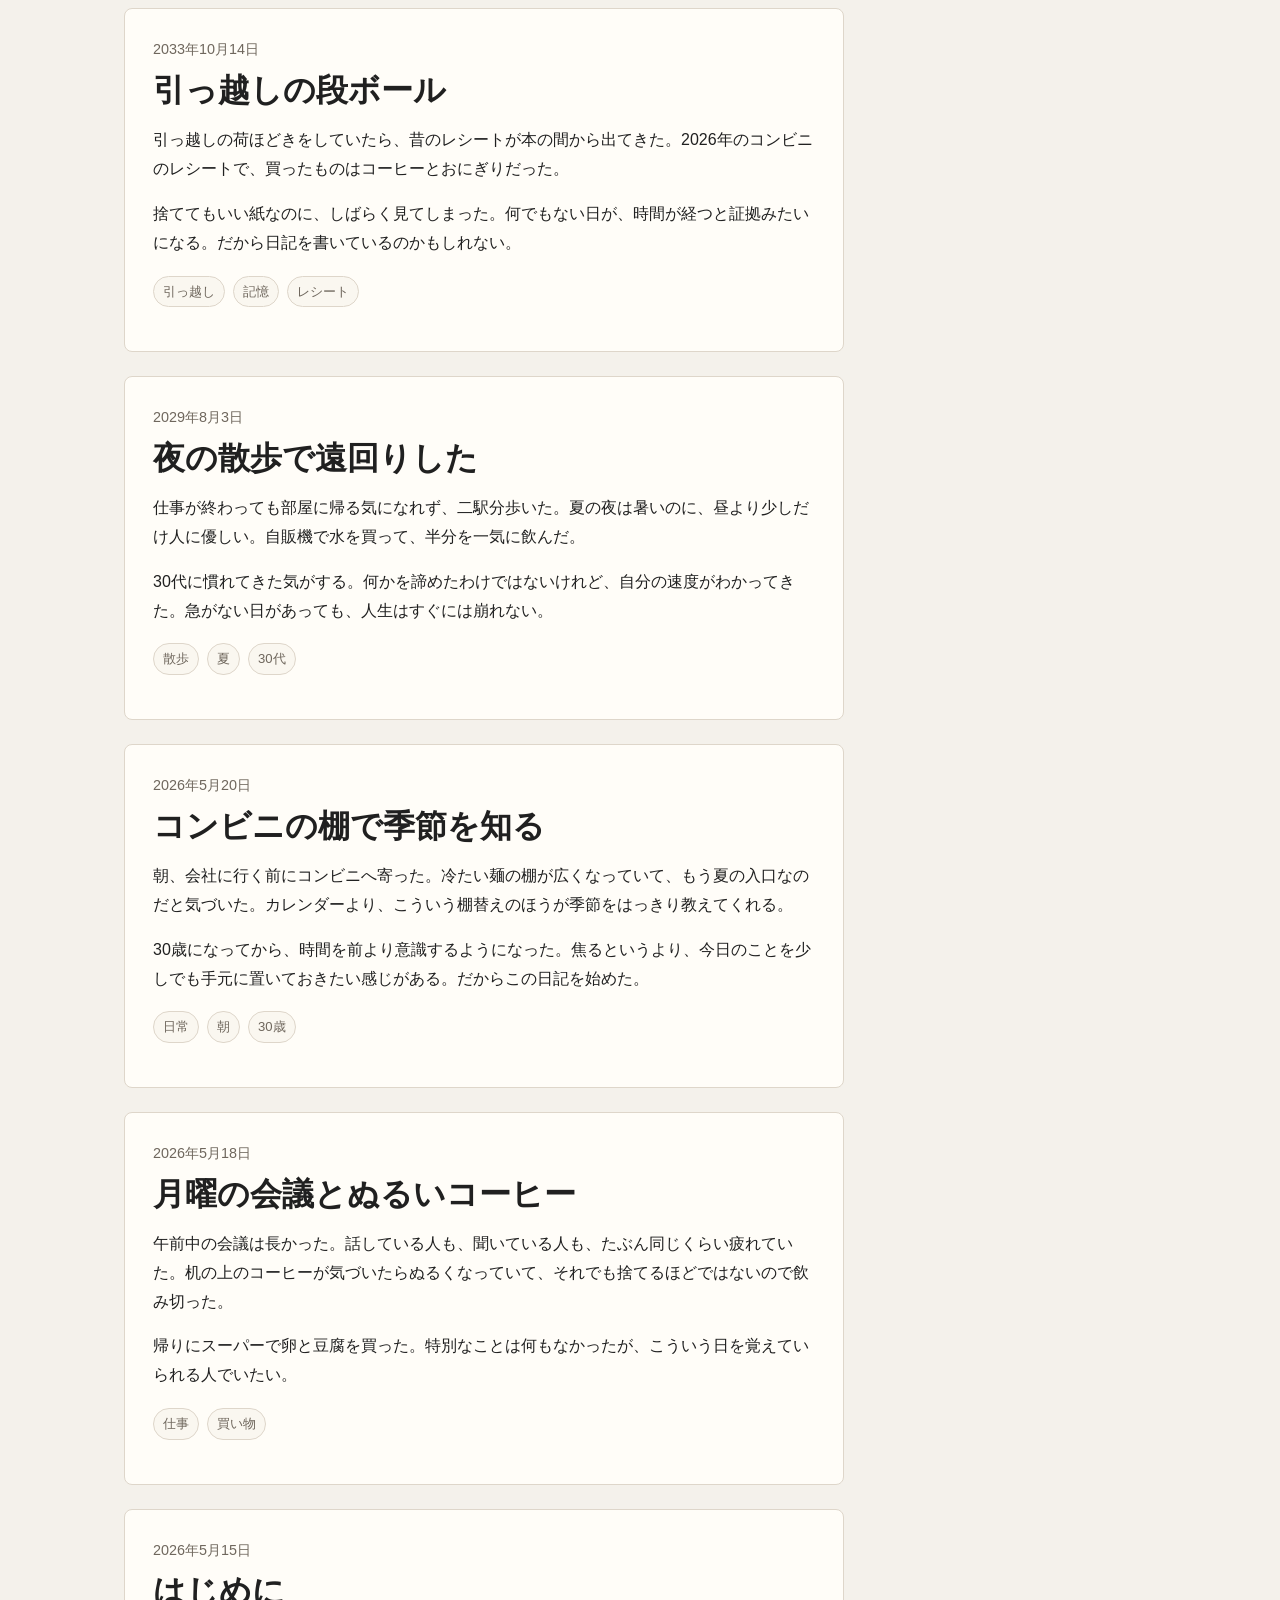
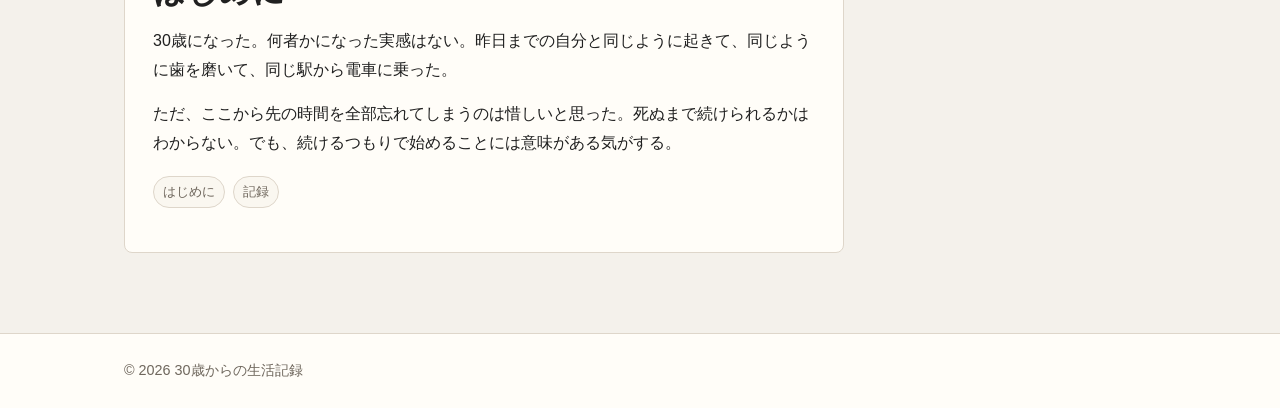
==== commit 3922a107: "Make diary date list scrollable" ====
--- a/index.html
+++ b/index.html
@@ -175,8 +175,12 @@
 
     .archive {
       margin: 0;
+      max-height: min(56vh, 420px);
+      overflow-y: auto;
       padding-left: 1.1em;
-      color: var(--muted);
+      padding-right: 8px;
+      color: var(--muted);
+      scrollbar-gutter: stable;
     }
 
     .archive li {
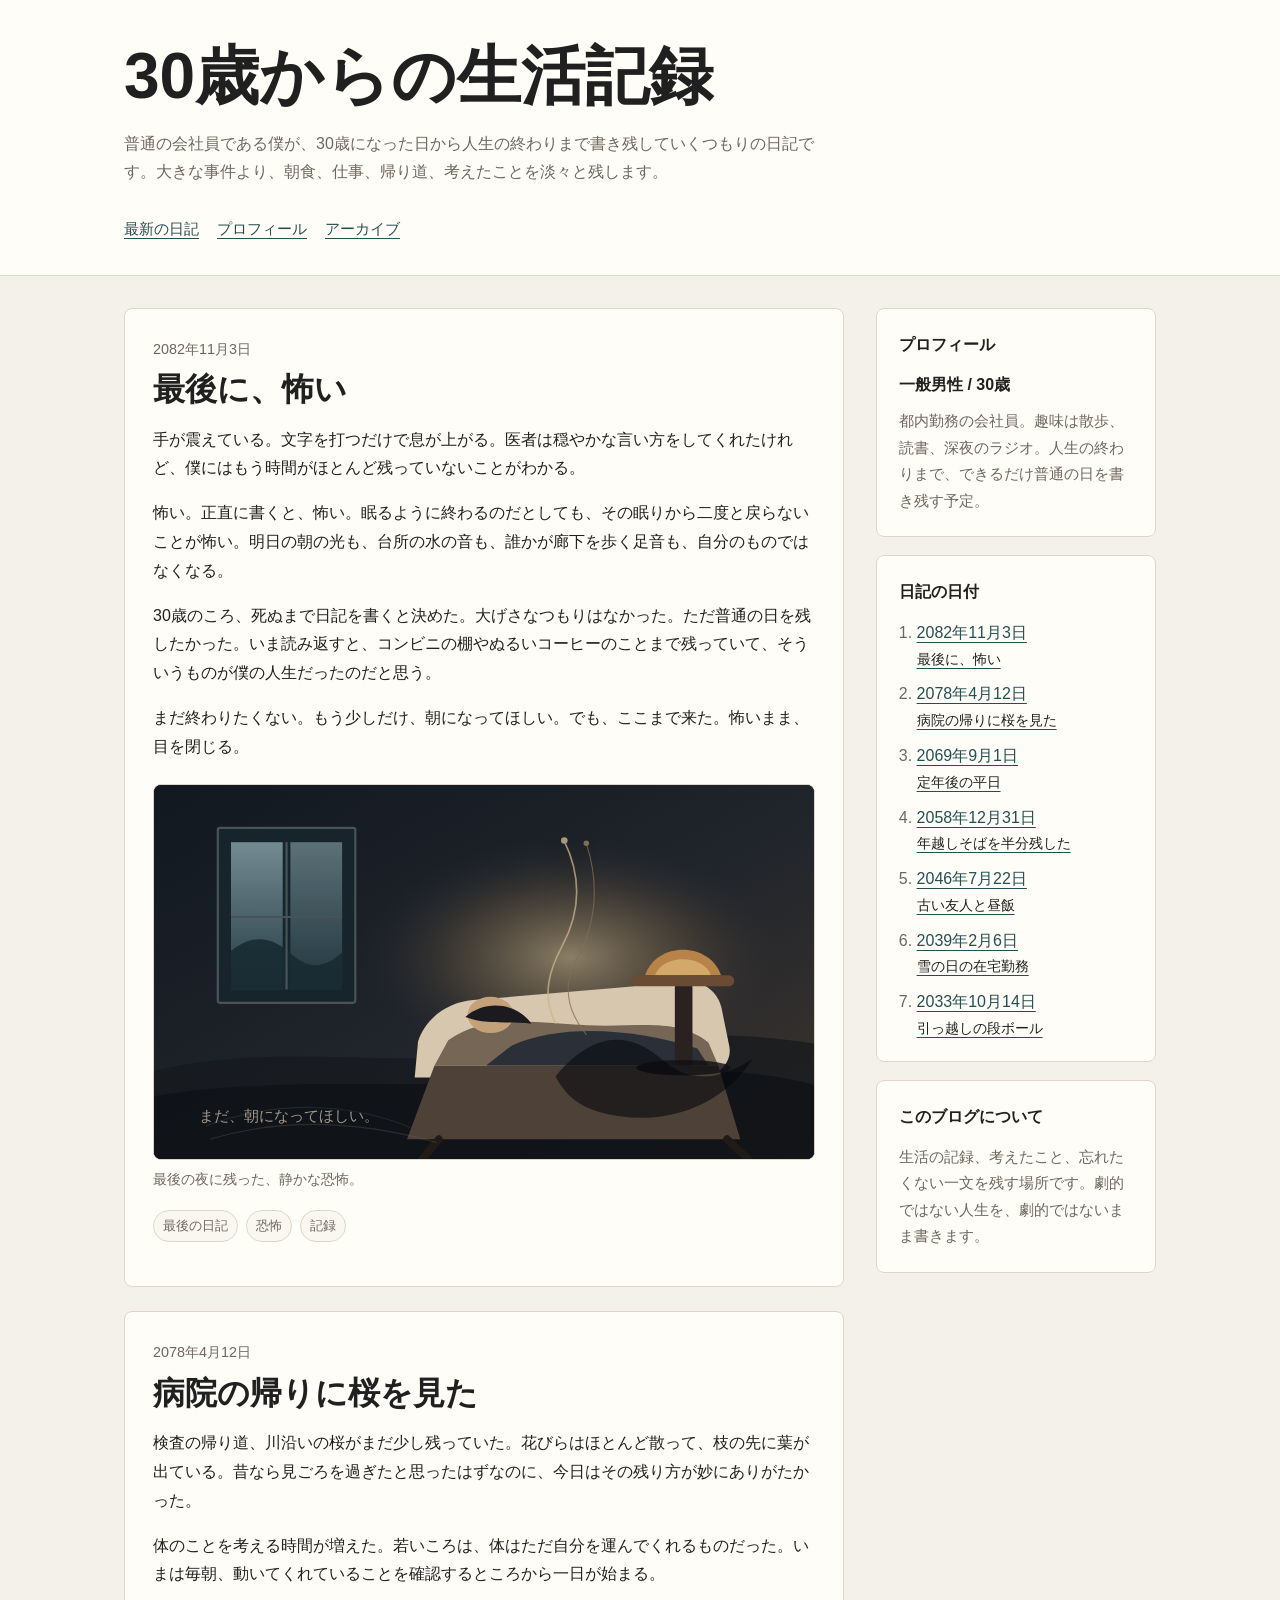
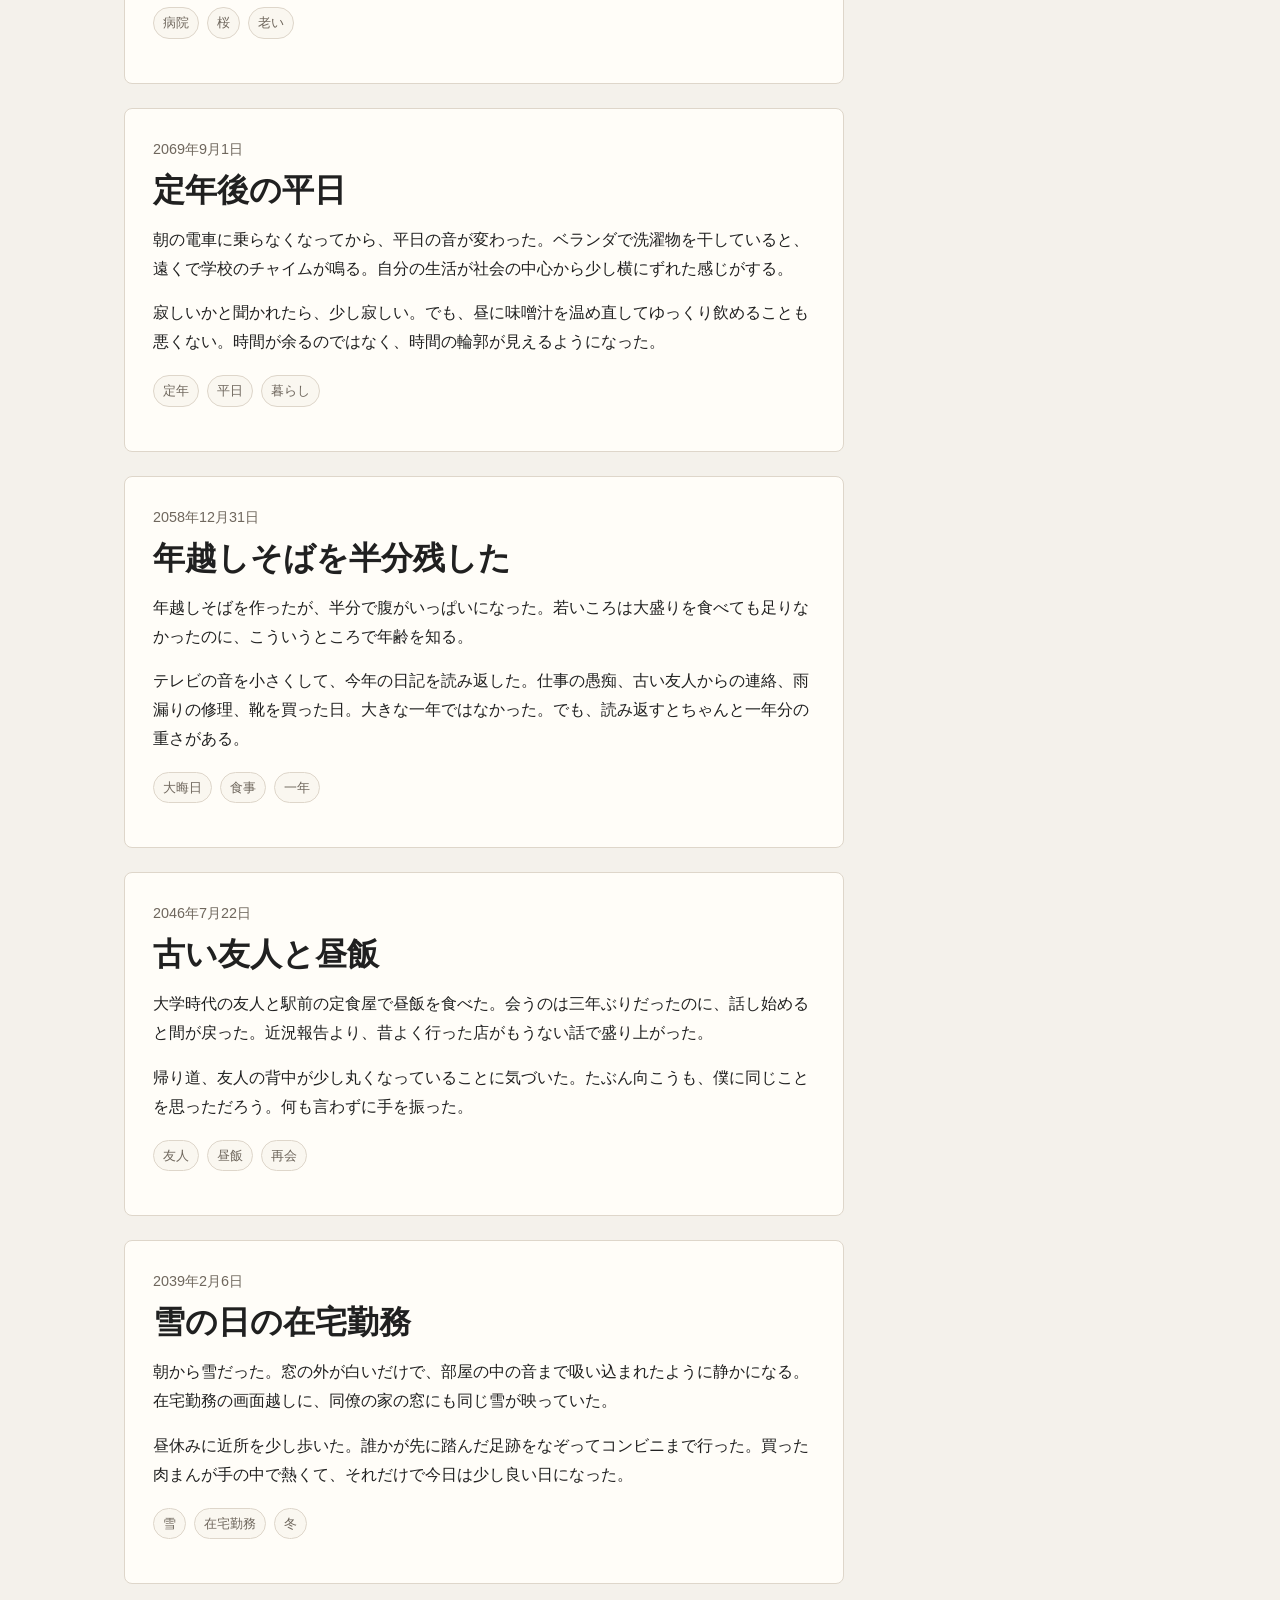
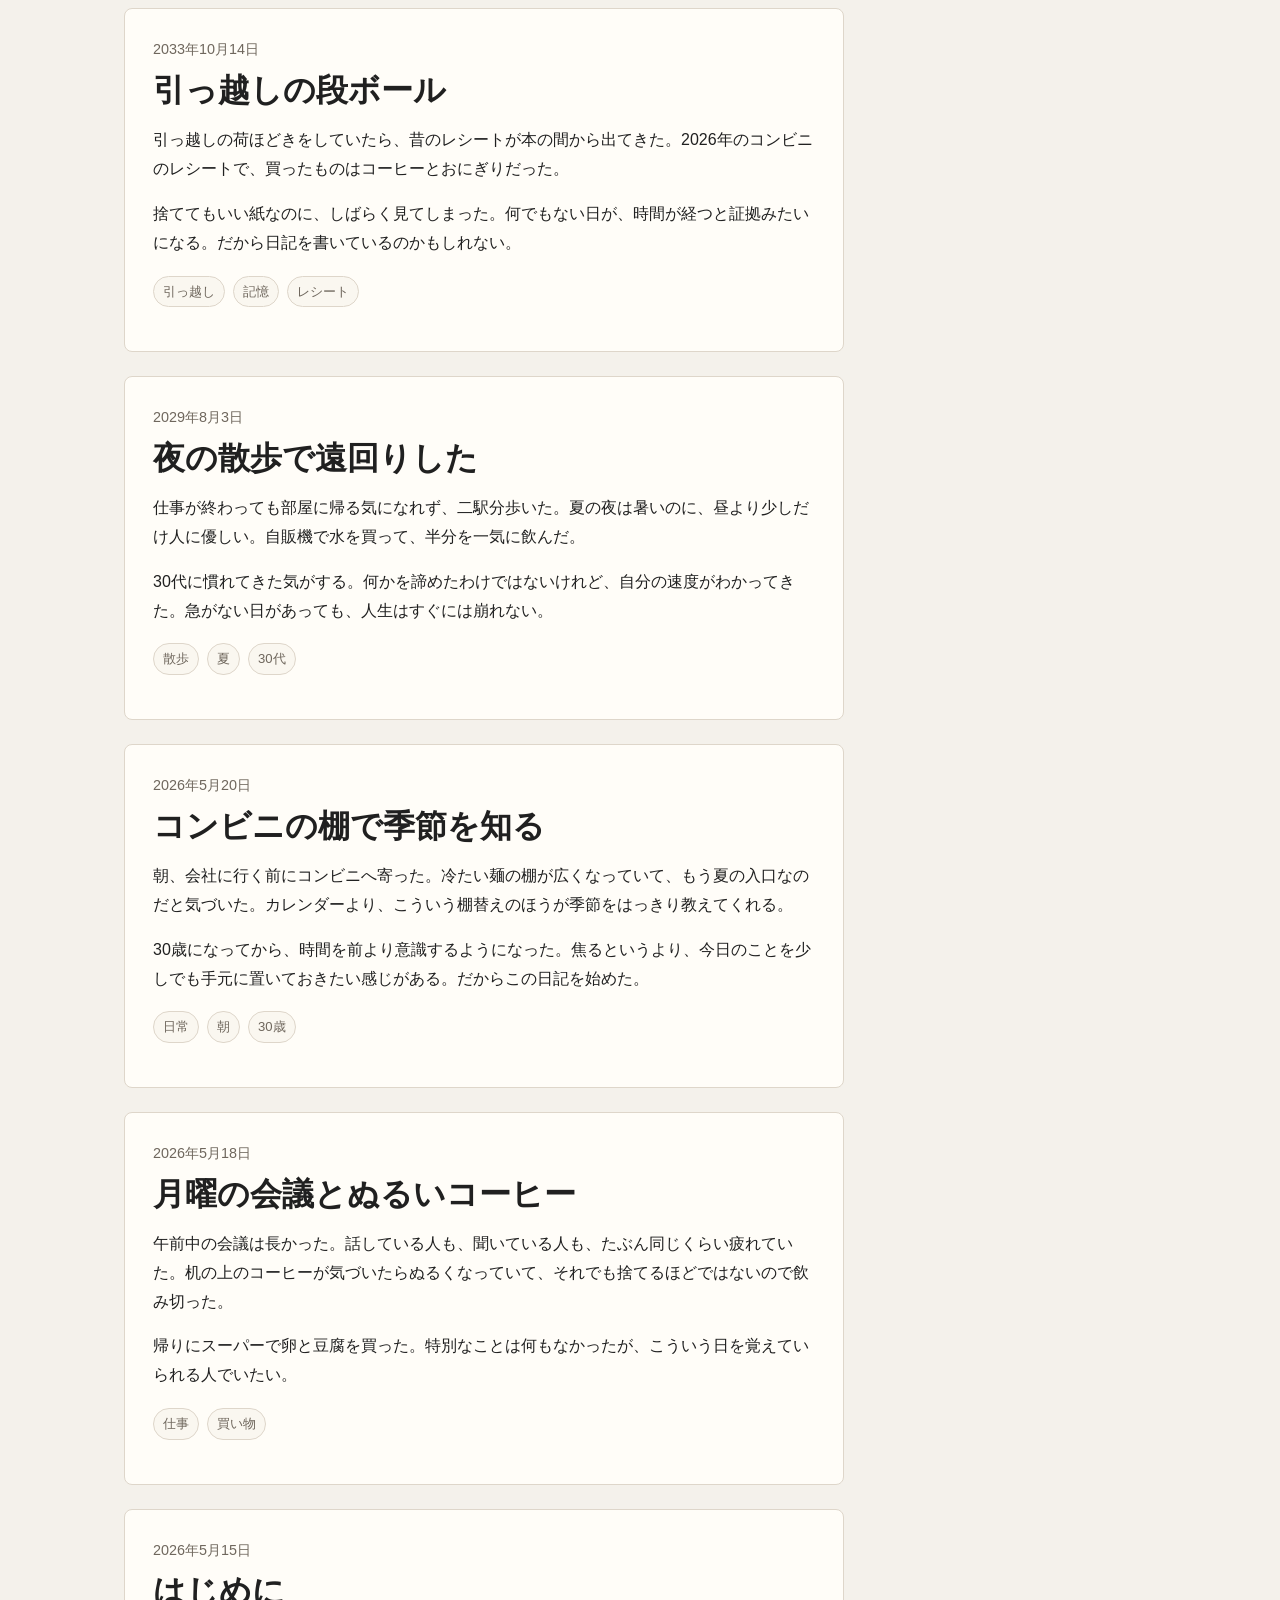
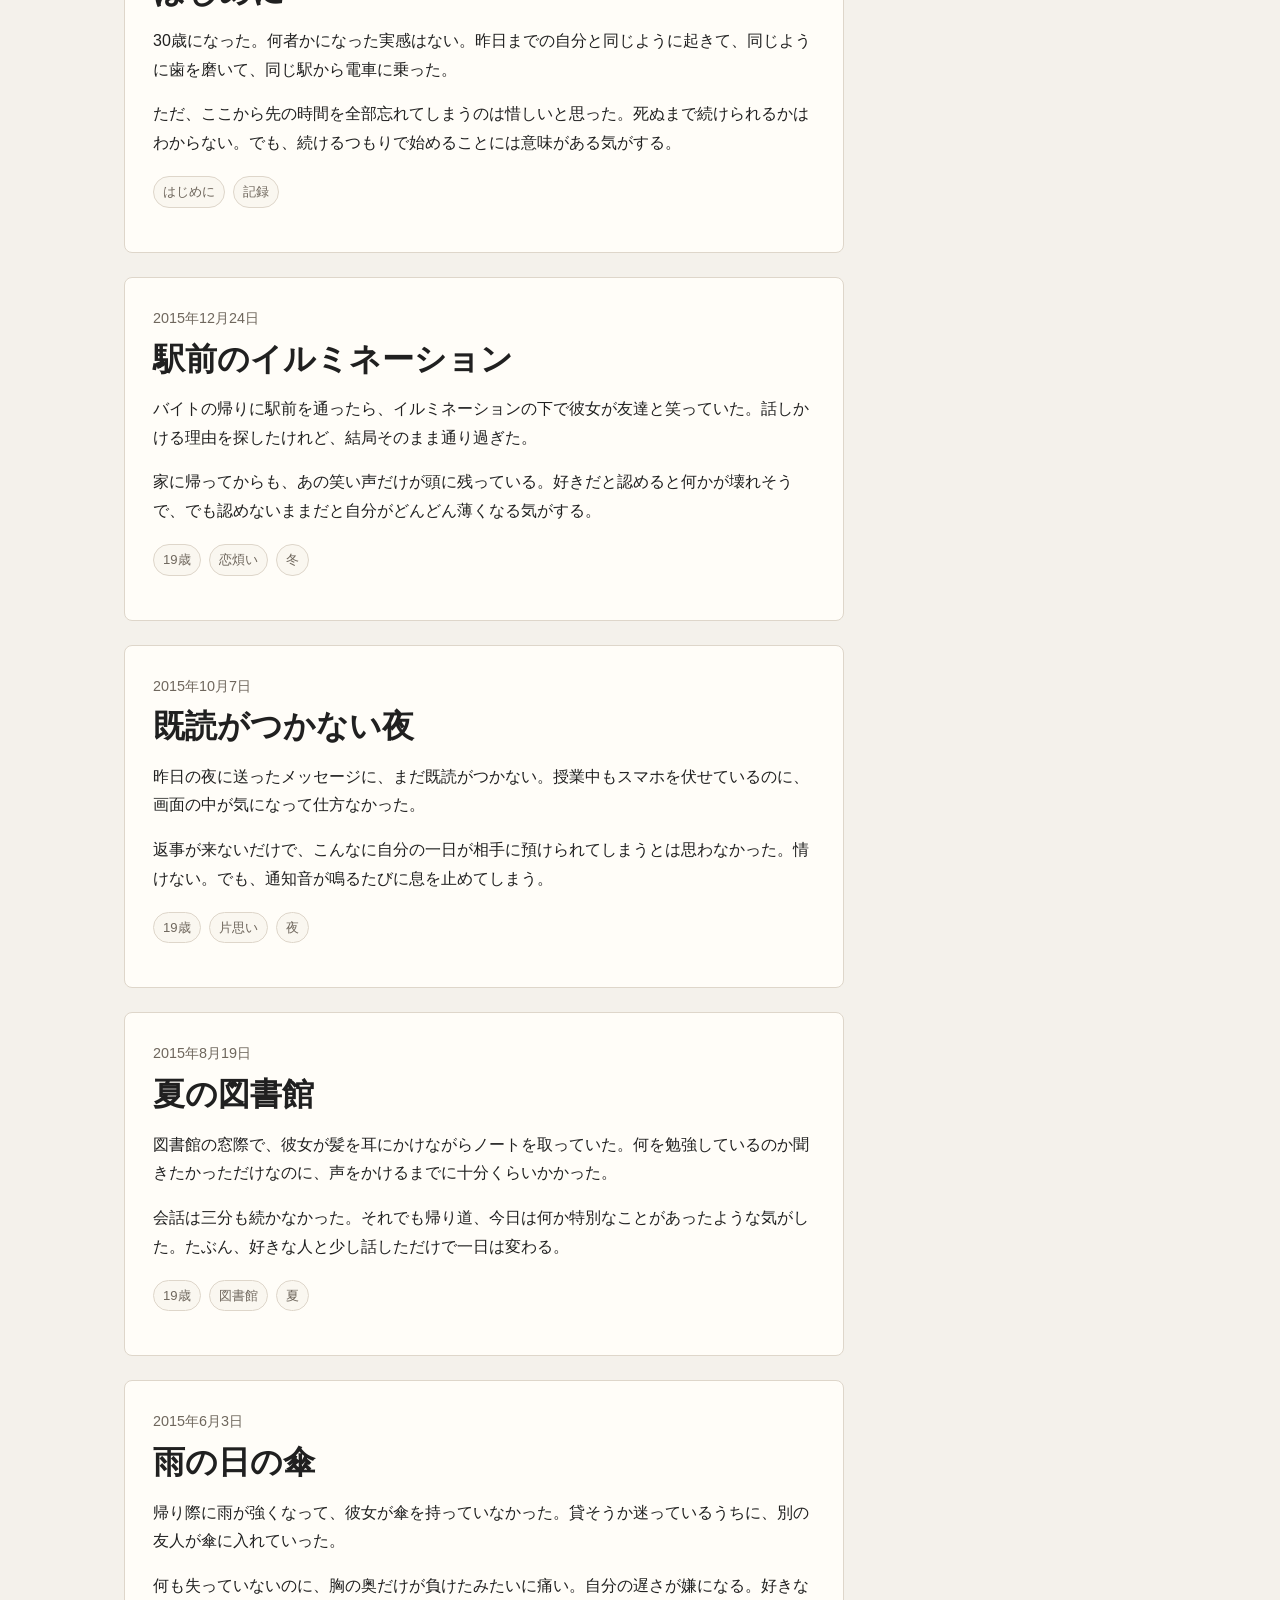
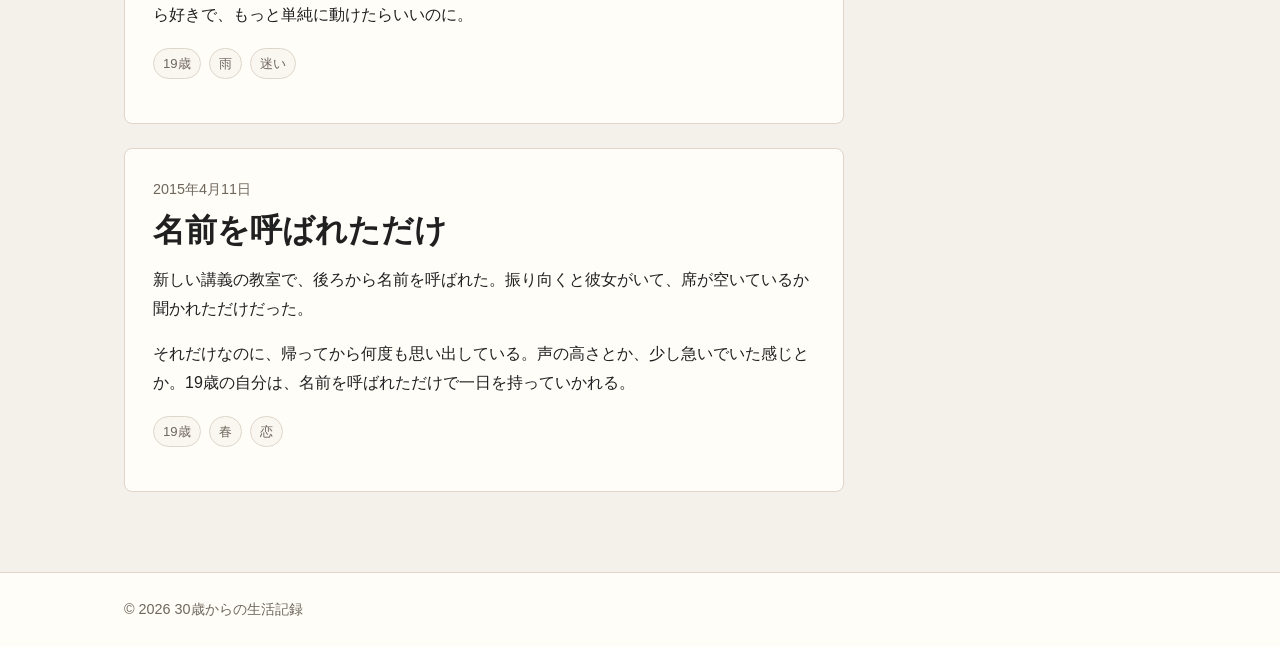
==== commit cb11e92f: "Add teenage lovesick diary entries" ====
--- a/index.html
+++ b/index.html
@@ -432,6 +432,86 @@
           <li>記録</li>
         </ul>
       </article>
+
+      <article class="post" id="diary-2015-12-24">
+        <time datetime="2015-12-24">2015年12月24日</time>
+        <h2>駅前のイルミネーション</h2>
+        <p>
+          バイトの帰りに駅前を通ったら、イルミネーションの下で彼女が友達と笑っていた。話しかける理由を探したけれど、結局そのまま通り過ぎた。
+        </p>
+        <p>
+          家に帰ってからも、あの笑い声だけが頭に残っている。好きだと認めると何かが壊れそうで、でも認めないままだと自分がどんどん薄くなる気がする。
+        </p>
+        <ul class="tag-list" aria-label="タグ">
+          <li>19歳</li>
+          <li>恋煩い</li>
+          <li>冬</li>
+        </ul>
+      </article>
+
+      <article class="post" id="diary-2015-10-07">
+        <time datetime="2015-10-07">2015年10月7日</time>
+        <h2>既読がつかない夜</h2>
+        <p>
+          昨日の夜に送ったメッセージに、まだ既読がつかない。授業中もスマホを伏せているのに、画面の中が気になって仕方なかった。
+        </p>
+        <p>
+          返事が来ないだけで、こんなに自分の一日が相手に預けられてしまうとは思わなかった。情けない。でも、通知音が鳴るたびに息を止めてしまう。
+        </p>
+        <ul class="tag-list" aria-label="タグ">
+          <li>19歳</li>
+          <li>片思い</li>
+          <li>夜</li>
+        </ul>
+      </article>
+
+      <article class="post" id="diary-2015-08-19">
+        <time datetime="2015-08-19">2015年8月19日</time>
+        <h2>夏の図書館</h2>
+        <p>
+          図書館の窓際で、彼女が髪を耳にかけながらノートを取っていた。何を勉強しているのか聞きたかっただけなのに、声をかけるまでに十分くらいかかった。
+        </p>
+        <p>
+          会話は三分も続かなかった。それでも帰り道、今日は何か特別なことがあったような気がした。たぶん、好きな人と少し話しただけで一日は変わる。
+        </p>
+        <ul class="tag-list" aria-label="タグ">
+          <li>19歳</li>
+          <li>図書館</li>
+          <li>夏</li>
+        </ul>
+      </article>
+
+      <article class="post" id="diary-2015-06-03">
+        <time datetime="2015-06-03">2015年6月3日</time>
+        <h2>雨の日の傘</h2>
+        <p>
+          帰り際に雨が強くなって、彼女が傘を持っていなかった。貸そうか迷っているうちに、別の友人が傘に入れていった。
+        </p>
+        <p>
+          何も失っていないのに、胸の奥だけが負けたみたいに痛い。自分の遅さが嫌になる。好きなら好きで、もっと単純に動けたらいいのに。
+        </p>
+        <ul class="tag-list" aria-label="タグ">
+          <li>19歳</li>
+          <li>雨</li>
+          <li>迷い</li>
+        </ul>
+      </article>
+
+      <article class="post" id="diary-2015-04-11">
+        <time datetime="2015-04-11">2015年4月11日</time>
+        <h2>名前を呼ばれただけ</h2>
+        <p>
+          新しい講義の教室で、後ろから名前を呼ばれた。振り向くと彼女がいて、席が空いているか聞かれただけだった。
+        </p>
+        <p>
+          それだけなのに、帰ってから何度も思い出している。声の高さとか、少し急いでいた感じとか。19歳の自分は、名前を呼ばれただけで一日を持っていかれる。
+        </p>
+        <ul class="tag-list" aria-label="タグ">
+          <li>19歳</li>
+          <li>春</li>
+          <li>恋</li>
+        </ul>
+      </article>
     </main>
 
     <aside class="sidebar">
@@ -457,6 +537,11 @@
           <li><a href="#diary-2026-05-20">2026年5月20日<span>コンビニの棚で季節を知る</span></a></li>
           <li><a href="#diary-2026-05-18">2026年5月18日<span>月曜の会議とぬるいコーヒー</span></a></li>
           <li><a href="#diary-2026-05-15">2026年5月15日<span>はじめに</span></a></li>
+          <li><a href="#diary-2015-12-24">2015年12月24日<span>駅前のイルミネーション</span></a></li>
+          <li><a href="#diary-2015-10-07">2015年10月7日<span>既読がつかない夜</span></a></li>
+          <li><a href="#diary-2015-08-19">2015年8月19日<span>夏の図書館</span></a></li>
+          <li><a href="#diary-2015-06-03">2015年6月3日<span>雨の日の傘</span></a></li>
+          <li><a href="#diary-2015-04-11">2015年4月11日<span>名前を呼ばれただけ</span></a></li>
         </ol>
       </section>
 
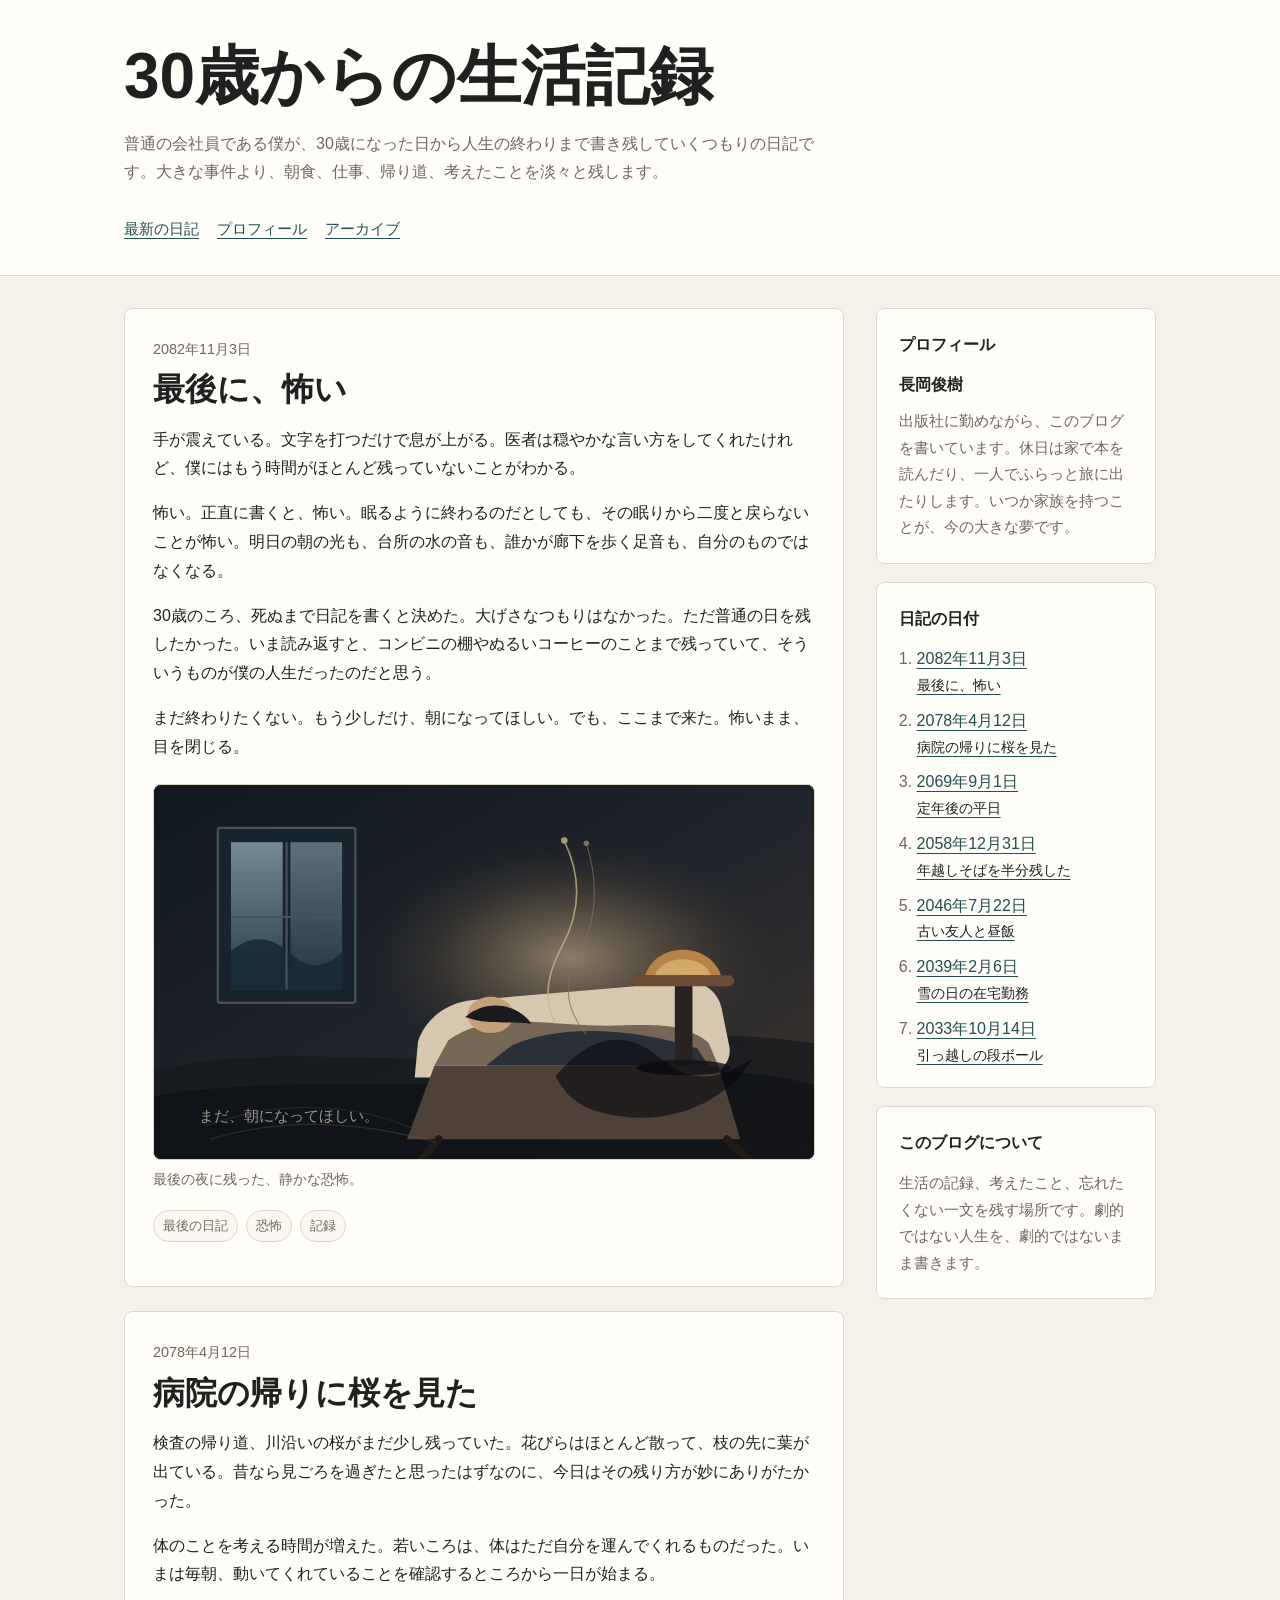
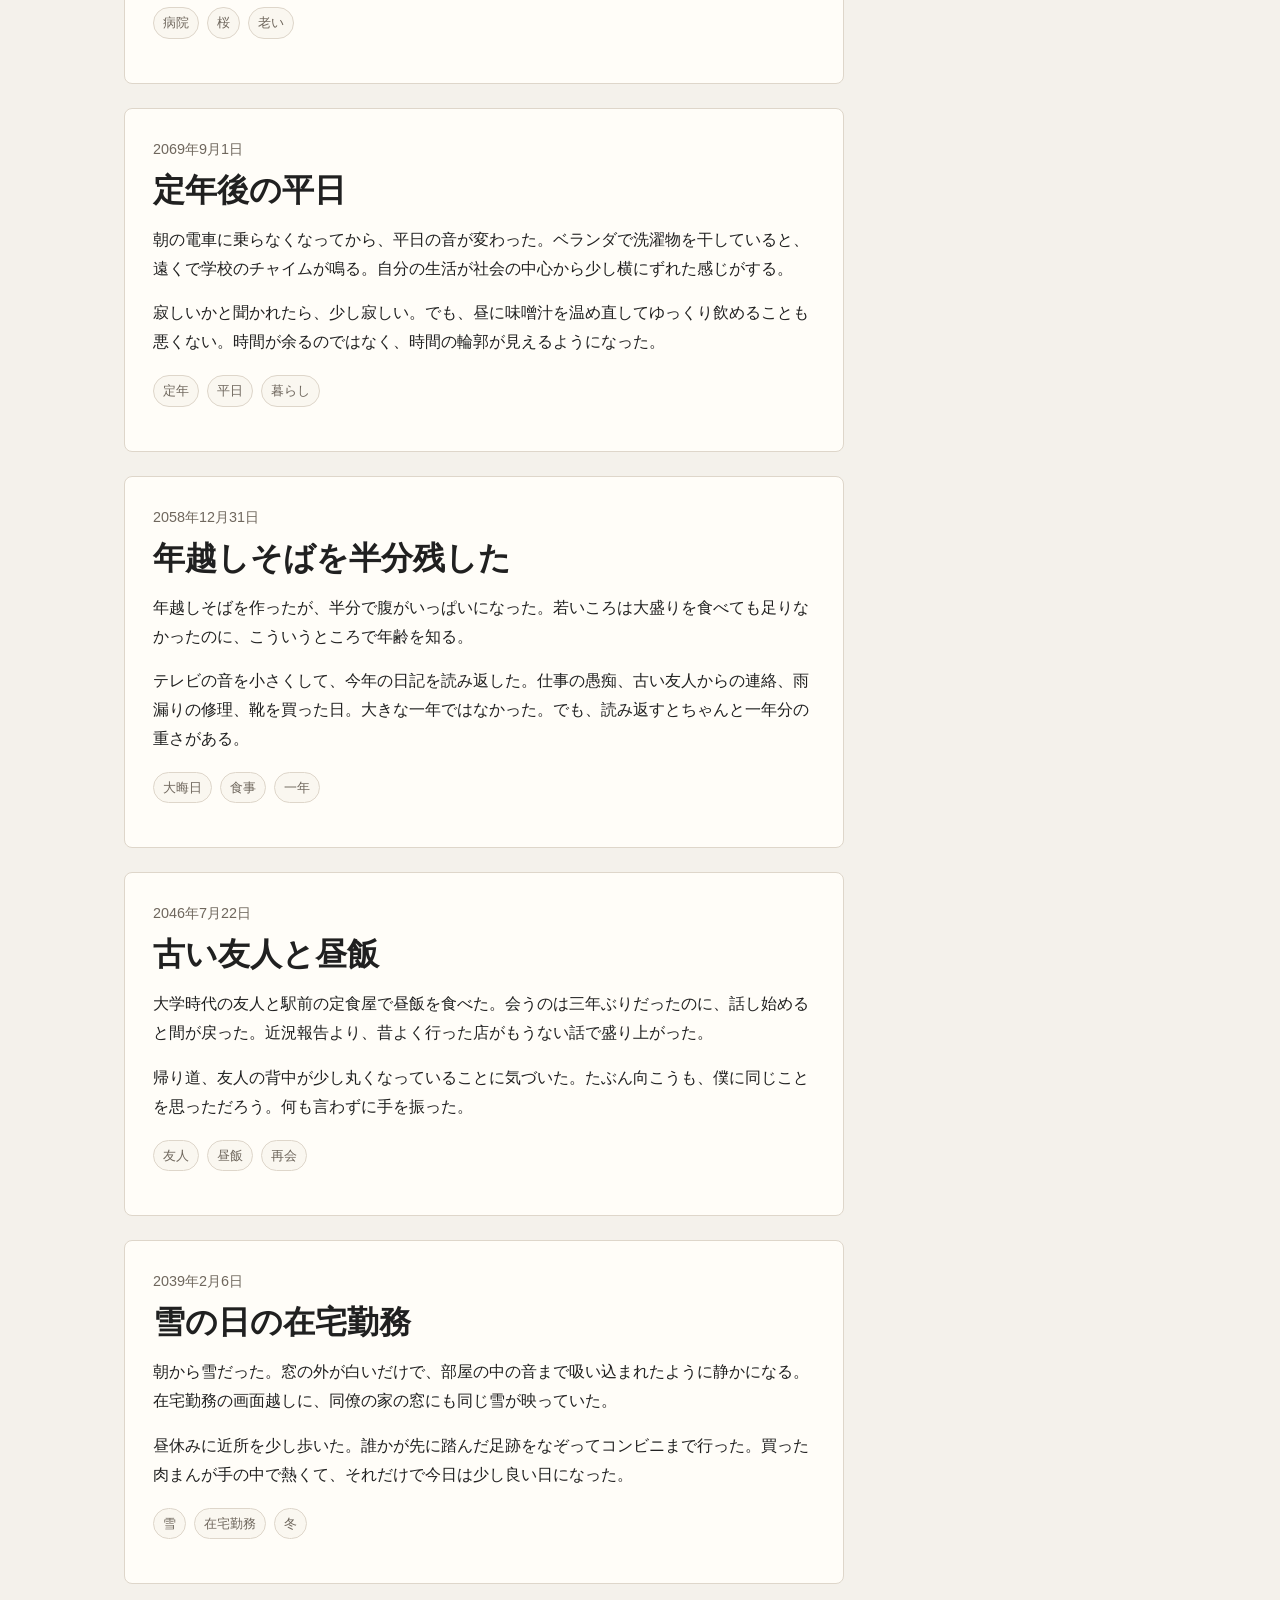
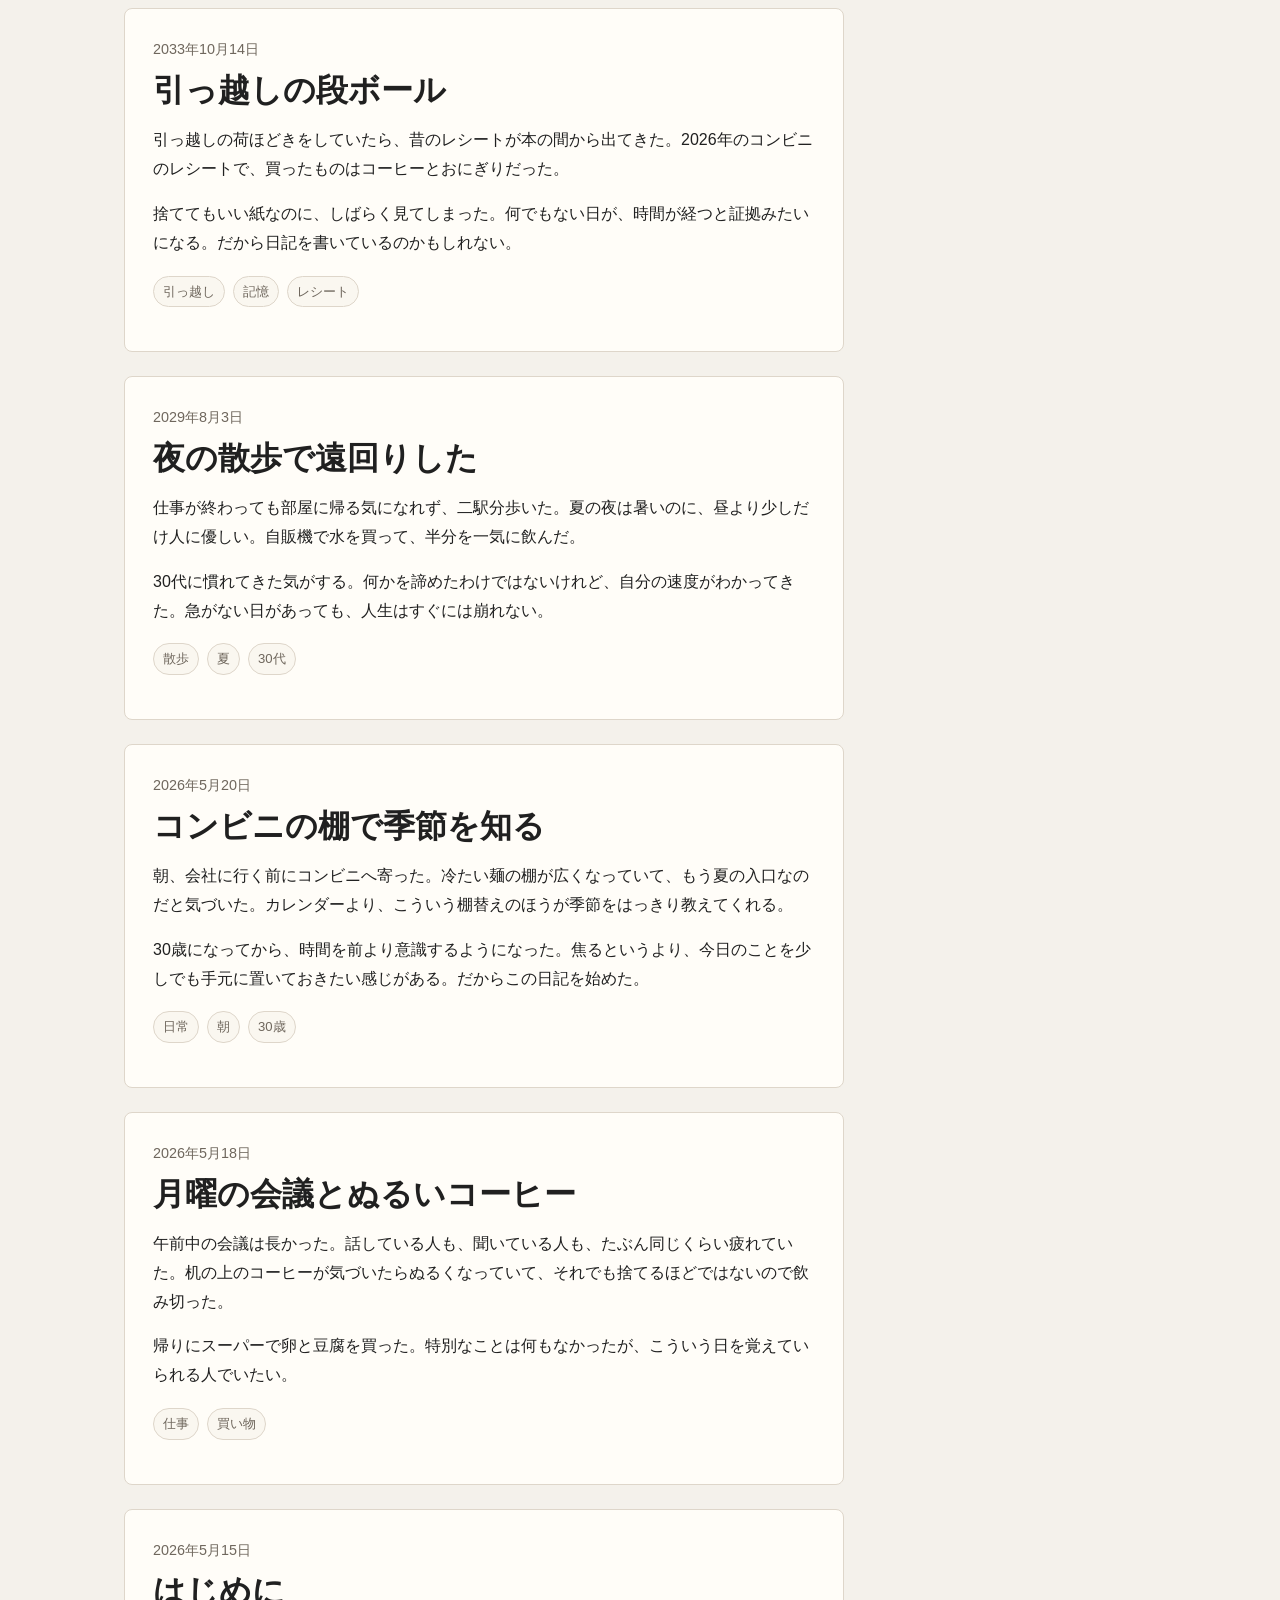
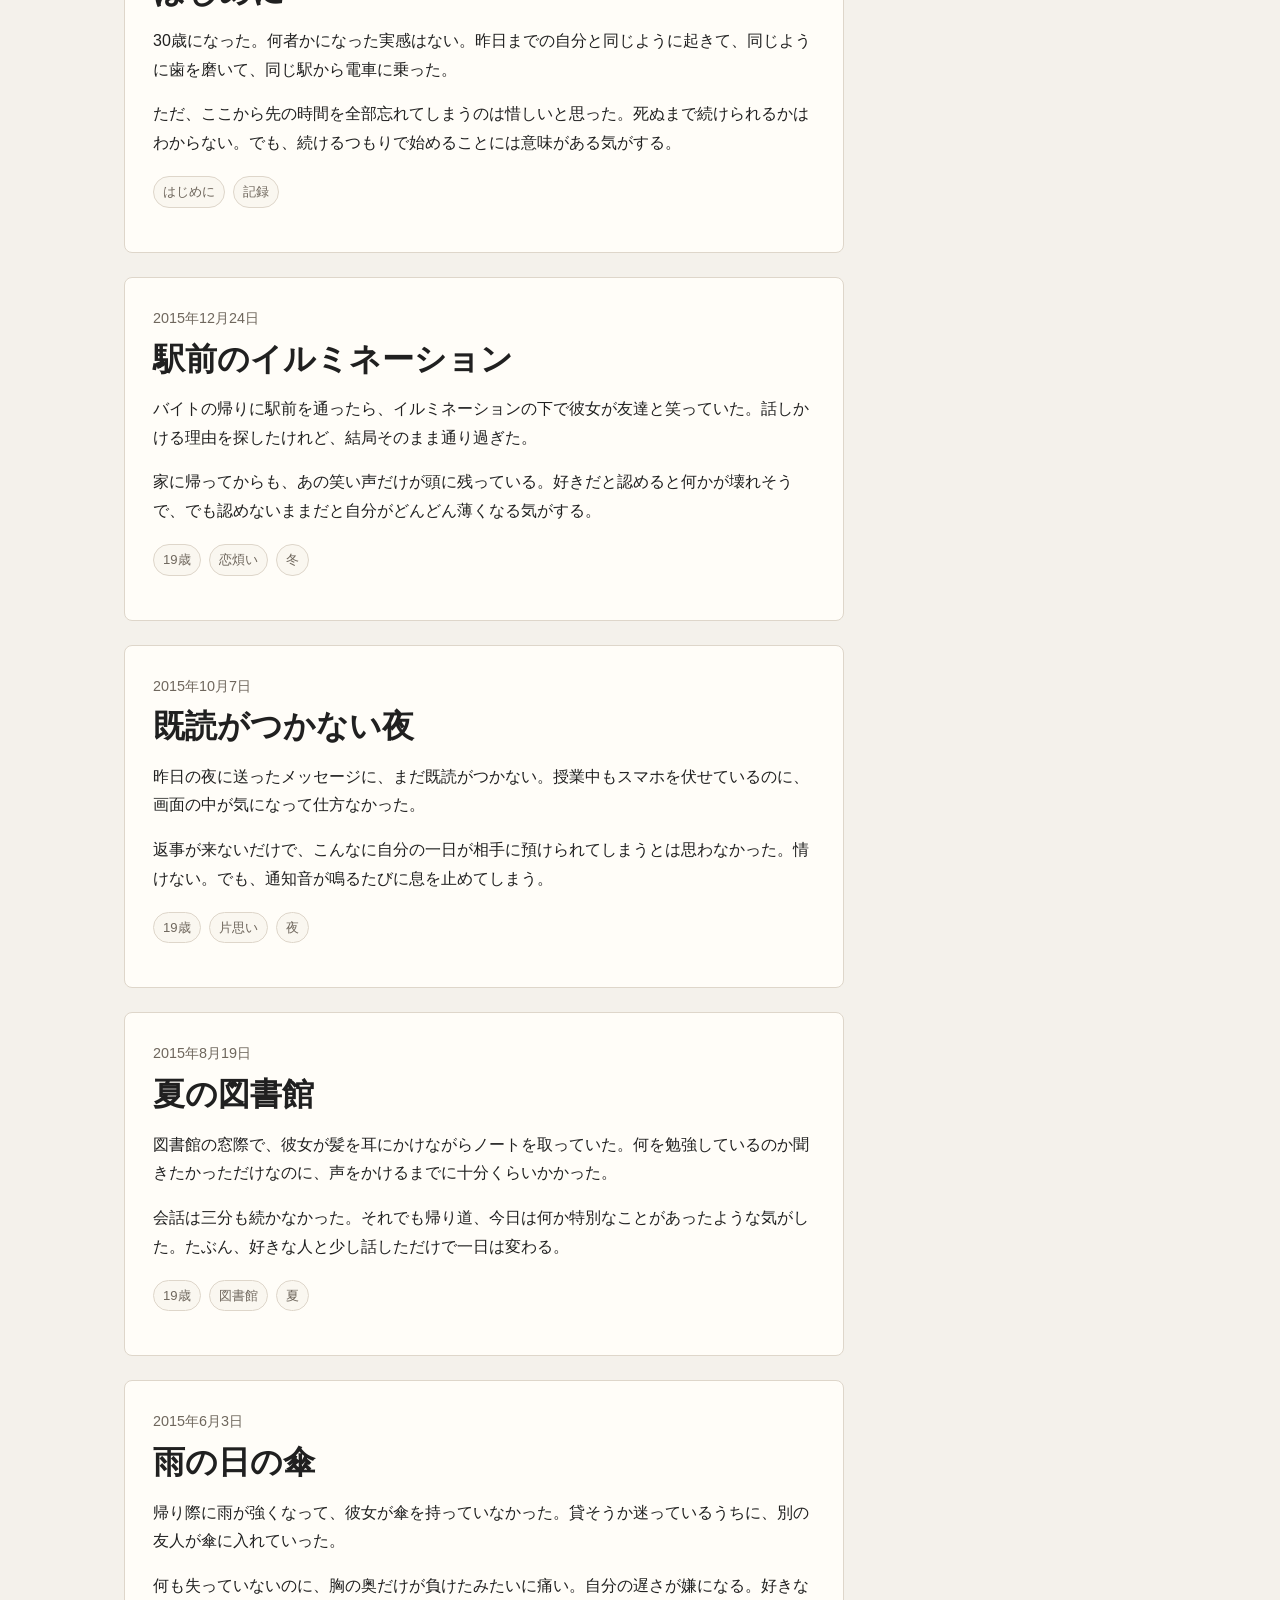
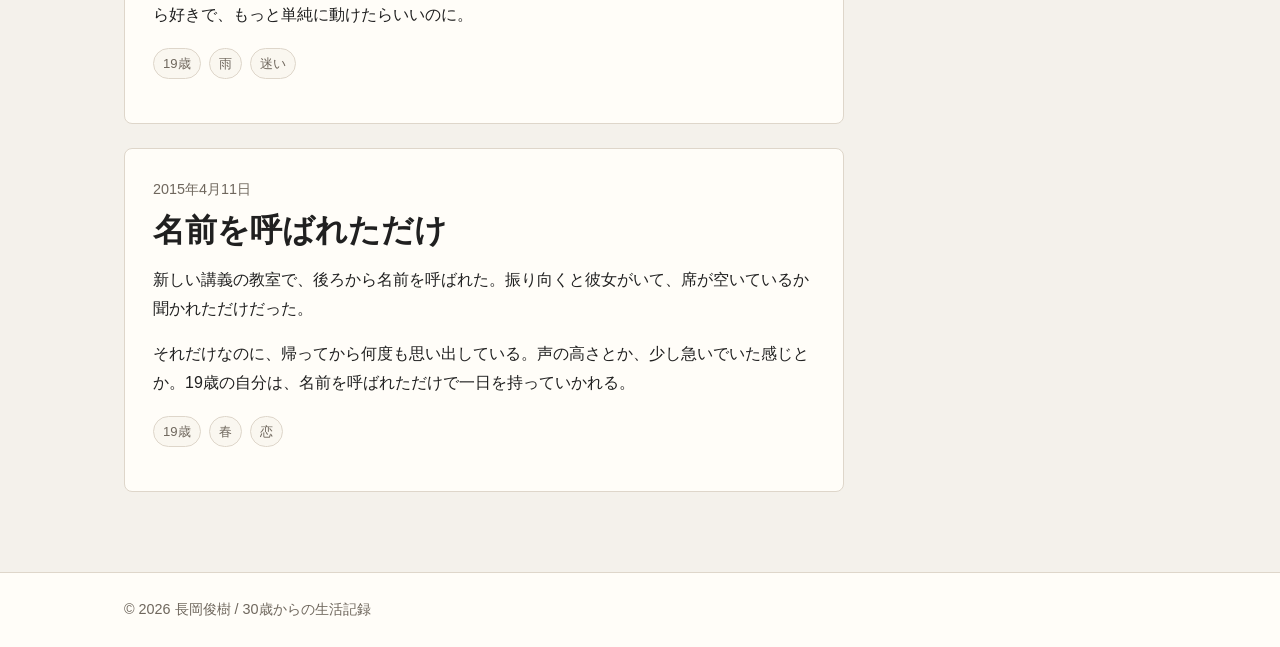
==== commit 2386d115: "Update blog author profile" ====
--- a/index.html
+++ b/index.html
@@ -517,9 +517,9 @@
     <aside class="sidebar">
       <section class="side-section" id="profile">
         <h2>プロフィール</h2>
-        <p class="profile-name">一般男性 / 30歳</p>
+        <p class="profile-name">長岡俊樹</p>
         <p class="small-text">
-          都内勤務の会社員。趣味は散歩、読書、深夜のラジオ。人生の終わりまで、できるだけ普通の日を書き残す予定。
+          出版社に勤めながら、このブログを書いています。休日は家で本を読んだり、一人でふらっと旅に出たりします。いつか家族を持つことが、今の大きな夢です。
         </p>
       </section>
 
@@ -556,7 +556,7 @@
 
   <footer class="site-footer">
     <div class="footer-inner">
-      <span>&copy; 2026 30歳からの生活記録</span>
+      <span>&copy; 2026 長岡俊樹 / 30歳からの生活記録</span>
     </div>
   </footer>
 </body>
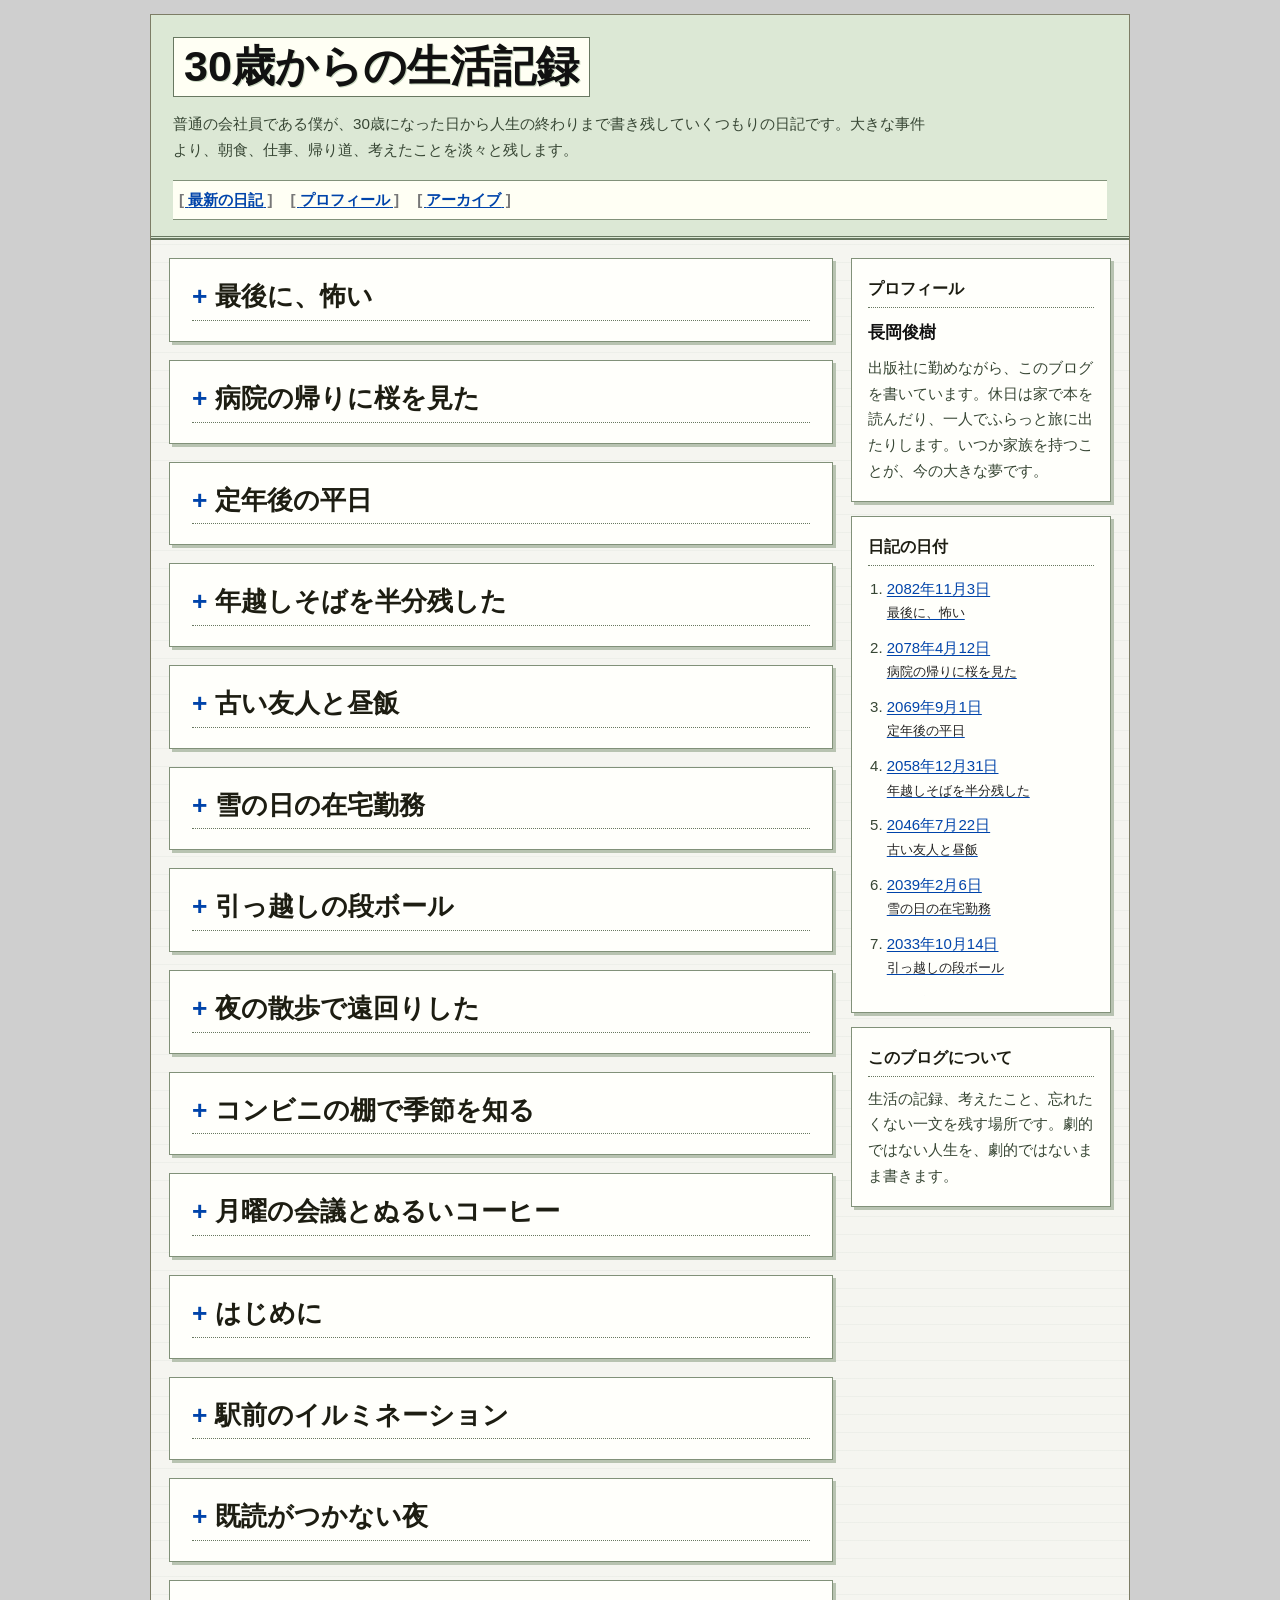
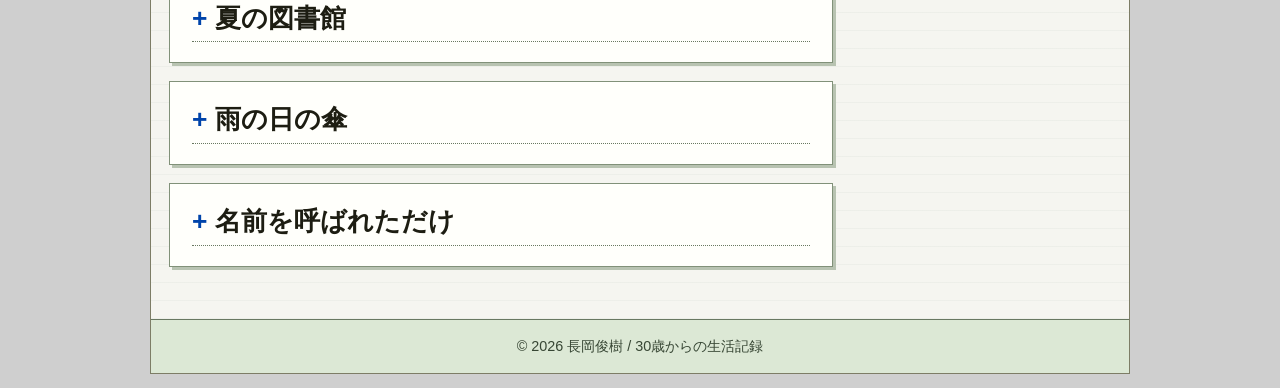
==== commit a77e1d27: "Add retro styling and collapsible diary posts" ====
--- a/index.html
+++ b/index.html
@@ -231,6 +231,7 @@
       }
     }
   </style>
+  <link rel="stylesheet" href="styles.css">
 </head>
 <body>
   <header class="site-header">
@@ -559,5 +560,67 @@
       <span>&copy; 2026 長岡俊樹 / 30歳からの生活記録</span>
     </div>
   </footer>
+  <script>
+    (() => {
+      document.body.classList.add("diary-collapsed");
+
+      const posts = document.querySelectorAll(".post");
+
+      const setOpen = (post, open) => {
+        const title = post.querySelector("h2");
+        post.classList.toggle("is-open", open);
+        if (title) {
+          title.setAttribute("aria-expanded", String(open));
+        }
+      };
+
+      posts.forEach((post) => {
+        const title = post.querySelector("h2");
+        if (!title) {
+          return;
+        }
+
+        title.setAttribute("role", "button");
+        title.setAttribute("tabindex", "0");
+        title.setAttribute("aria-expanded", "false");
+
+        title.addEventListener("click", () => {
+          setOpen(post, !post.classList.contains("is-open"));
+        });
+
+        title.addEventListener("keydown", (event) => {
+          if (event.key !== "Enter" && event.key !== " ") {
+            return;
+          }
+
+          event.preventDefault();
+          setOpen(post, !post.classList.contains("is-open"));
+        });
+      });
+
+      const openFromHash = () => {
+        if (!location.hash) {
+          return;
+        }
+
+        const post = document.querySelector(location.hash);
+        if (post && post.classList.contains("post")) {
+          setOpen(post, true);
+        }
+      };
+
+      document.querySelectorAll('.archive a[href^="#diary-"]').forEach((link) => {
+        link.addEventListener("click", () => {
+          const post = document.querySelector(link.getAttribute("href"));
+          if (post) {
+            setOpen(post, true);
+          }
+        });
+      });
+
+      openFromHash();
+      window.addEventListener("hashchange", openFromHash);
+    })();
+  </script>
 </body>
 </html>
--- a/styles.css
+++ b/styles.css
@@ -0,0 +1,271 @@
+html {
+  background: #cfcfcf;
+}
+
+body {
+  max-width: 980px;
+  margin: 14px auto;
+  border: 1px solid #7d7d66;
+  font-family: "MS PGothic", "ＭＳ Ｐゴシック", Osaka, "Hiragino Kaku Gothic ProN", sans-serif;
+  font-size: 15px;
+  line-height: 1.75;
+  color: #222;
+  background:
+    repeating-linear-gradient(0deg, rgba(40, 80, 60, 0.04) 0 1px, transparent 1px 18px),
+    #f5f5f0;
+}
+
+a {
+  color: #0044aa;
+  text-decoration: underline;
+  text-underline-offset: 2px;
+}
+
+a:visited {
+  color: #6b3fa0;
+}
+
+a:hover {
+  color: #b00000;
+  background: #fff6a8;
+}
+
+.site-header,
+.site-footer {
+  border-color: #687861;
+  background: #dce8d5;
+}
+
+.header-inner,
+.footer-inner,
+.layout {
+  max-width: none;
+}
+
+.header-inner {
+  padding: 22px 22px 16px;
+  border-bottom: 3px double #687861;
+}
+
+.site-title {
+  display: inline-block;
+  margin: 0 0 10px;
+  padding: 4px 10px;
+  border: 1px solid #687861;
+  font-family: "MS PGothic", "ＭＳ Ｐゴシック", Osaka, sans-serif;
+  font-size: clamp(1.7rem, 4vw, 2.7rem);
+  font-weight: 700;
+  color: #111;
+  background: #fffff4;
+  text-shadow: 1px 1px 0 #c8d6bf;
+}
+
+.site-description {
+  max-width: 760px;
+  margin-top: 4px;
+  color: #374634;
+  font-size: 0.95rem;
+}
+
+.nav {
+  gap: 0;
+  margin-top: 16px;
+  padding: 6px;
+  border-top: 1px solid #819179;
+  border-bottom: 1px solid #819179;
+  background: #fffff4;
+}
+
+.nav a {
+  display: inline-block;
+  margin-right: 18px;
+  font-weight: 700;
+}
+
+.nav a::before {
+  content: "[ ";
+  color: #777;
+}
+
+.nav a::after {
+  content: " ]";
+  color: #777;
+}
+
+.layout {
+  grid-template-columns: minmax(0, 1fr) 260px;
+  gap: 18px;
+  padding: 18px 18px 34px;
+}
+
+.post,
+.side-section {
+  border: 1px solid #819179;
+  border-radius: 0;
+  background: #fffffb;
+  box-shadow: 3px 3px 0 #b8c3b1;
+}
+
+.post {
+  margin-bottom: 18px;
+  padding: 20px 22px;
+}
+
+.post time {
+  display: inline-block;
+  margin-bottom: 8px;
+  padding: 1px 6px;
+  border: 1px solid #9aa591;
+  color: #374634;
+  font-size: 0.86rem;
+  background: #eef5e8;
+}
+
+.post h2,
+.side-section h2 {
+  border-bottom: 1px dotted #687861;
+  font-family: "MS PGothic", "ＭＳ Ｐゴシック", Osaka, sans-serif;
+  color: #1d1d12;
+}
+
+.post h2 {
+  margin: 0 0 14px;
+  padding-bottom: 5px;
+  font-size: clamp(1.2rem, 2.5vw, 1.65rem);
+}
+
+.diary-collapsed .post:not(.is-open) > :not(h2) {
+  display: none;
+}
+
+.diary-collapsed .post h2 {
+  margin-bottom: 0;
+  cursor: pointer;
+}
+
+.diary-collapsed .post h2::before {
+  content: "+ ";
+  color: #0044aa;
+}
+
+.diary-collapsed .post.is-open h2 {
+  margin-bottom: 14px;
+}
+
+.diary-collapsed .post.is-open h2::before {
+  content: "- ";
+}
+
+.diary-collapsed .post h2:focus {
+  outline: 2px solid #0044aa;
+  outline-offset: 3px;
+  background: #fff6a8;
+}
+
+.post p {
+  margin-bottom: 1.15em;
+}
+
+.post-image img {
+  border: 1px solid #687861;
+  border-radius: 0;
+}
+
+.post-image figcaption {
+  color: #4b5846;
+}
+
+.tag-list {
+  gap: 6px;
+  margin-top: 16px;
+}
+
+.tag-list li {
+  padding: 1px 7px;
+  border: 1px solid #819179;
+  border-radius: 0;
+  color: #374634;
+  background: #eef5e8;
+}
+
+.sidebar {
+  top: 14px;
+}
+
+.side-section {
+  margin-bottom: 14px;
+  padding: 16px;
+}
+
+.side-section h2 {
+  margin-bottom: 10px;
+  padding: 0 0 4px;
+  font-size: 1rem;
+}
+
+.profile-name {
+  color: #111;
+  font-size: 1.05rem;
+}
+
+.small-text,
+.archive {
+  color: #374634;
+}
+
+.archive {
+  padding-left: 1.25em;
+}
+
+.archive li {
+  margin-bottom: 10px;
+}
+
+.archive span {
+  color: #222;
+  font-size: 0.82rem;
+}
+
+.footer-inner {
+  padding: 14px 22px;
+  color: #374634;
+  text-align: center;
+}
+
+@media (max-width: 820px) {
+  body {
+    margin: 0;
+    border-right: 0;
+    border-left: 0;
+  }
+
+  .layout {
+    grid-template-columns: 1fr;
+  }
+
+  .sidebar {
+    position: static;
+  }
+}
+
+@media (max-width: 560px) {
+  body {
+    font-size: 14px;
+  }
+
+  .header-inner,
+  .layout {
+    padding-right: 12px;
+    padding-left: 12px;
+  }
+
+  .post,
+  .side-section {
+    padding: 15px;
+    box-shadow: 2px 2px 0 #b8c3b1;
+  }
+
+  .nav a {
+    margin-right: 10px;
+  }
+}
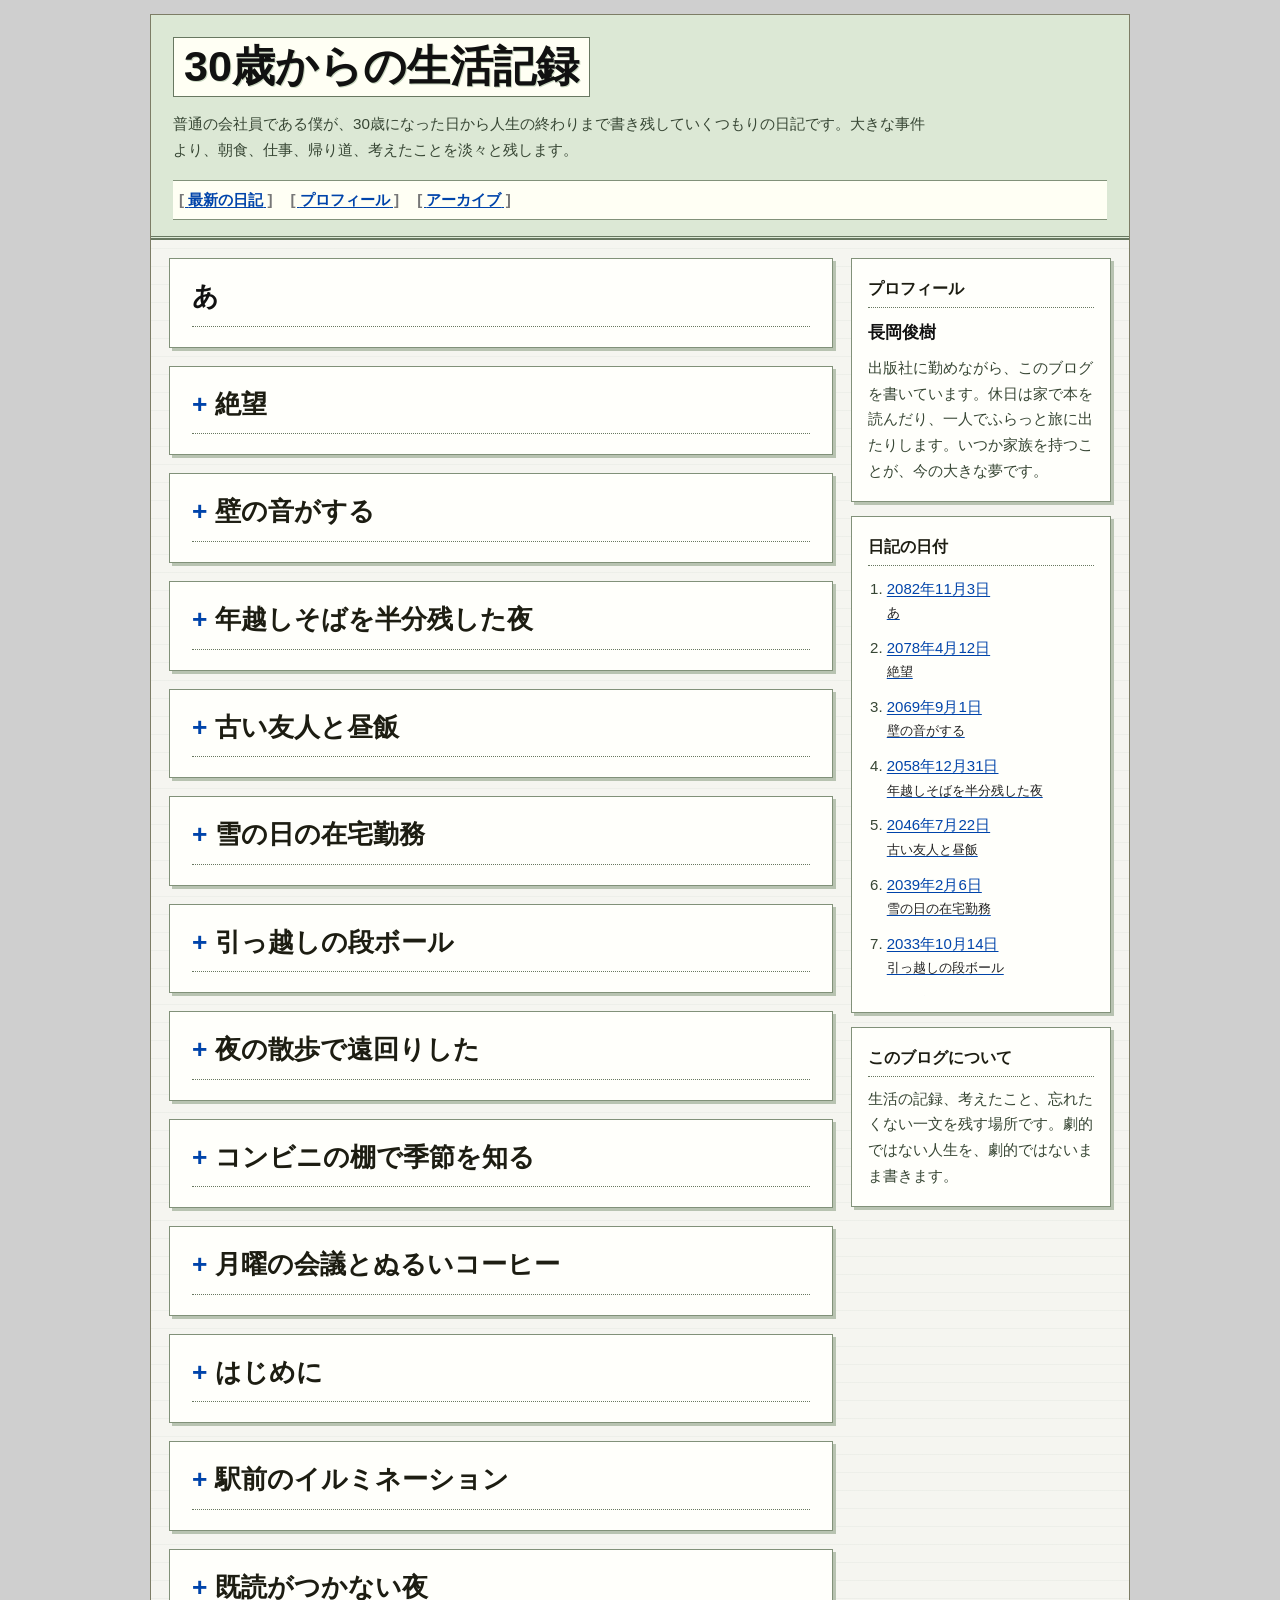
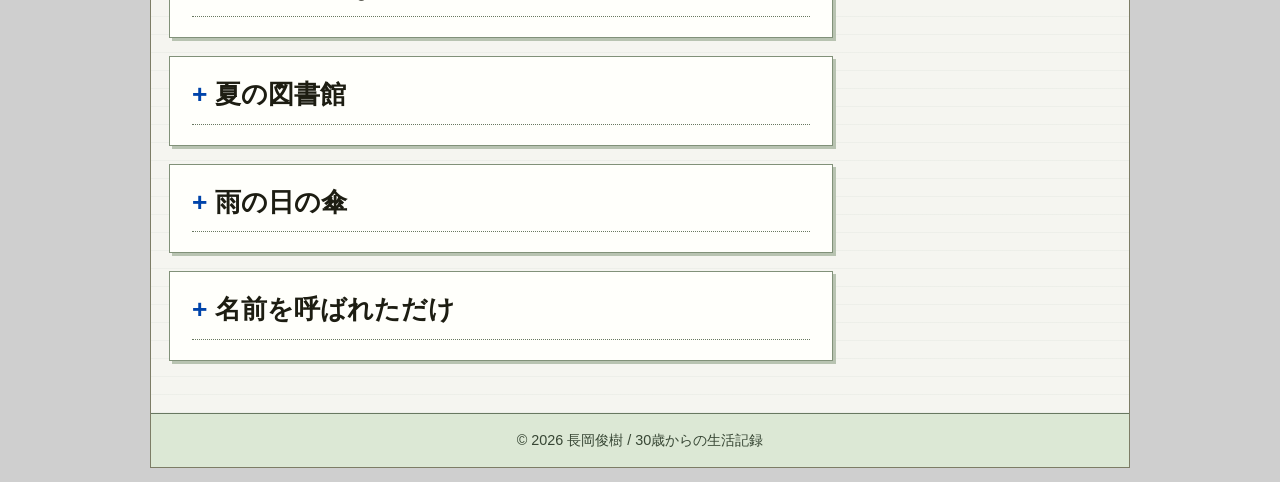
==== commit 700c23f9: "Add unsettling final diary link page" ====
--- a/index.html
+++ b/index.html
@@ -252,18 +252,18 @@
     <main id="latest">
       <article class="post" id="diary-2082-11-03">
         <time datetime="2082-11-03">2082年11月3日</time>
-        <h2>最後に、怖い</h2>
-        <p>
-          手が震えている。文字を打つだけで息が上がる。医者は穏やかな言い方をしてくれたけれど、僕にはもう時間がほとんど残っていないことがわかる。
-        </p>
-        <p>
-          怖い。正直に書くと、怖い。眠るように終わるのだとしても、その眠りから二度と戻らないことが怖い。明日の朝の光も、台所の水の音も、誰かが廊下を歩く足音も、自分のものではなくなる。
-        </p>
-        <p>
-          30歳のころ、死ぬまで日記を書くと決めた。大げさなつもりはなかった。ただ普通の日を残したかった。いま読み返すと、コンビニの棚やぬるいコーヒーのことまで残っていて、そういうものが僕の人生だったのだと思う。
-        </p>
-        <p>
-          まだ終わりたくない。もう少しだけ、朝になってほしい。でも、ここまで来た。怖いまま、目を閉じる。
+        <h2 aria-label="無題"><a class="void-link" href="face.html">あ</a></h2>
+        <p>
+          ああああああああああああああ！
+        </p>
+        <p>
+          やめてくれ。まだそこにいる。部屋の角ではない。胸の中でもない。画面の白いところにいる。消したいのに消えない。指が勝手に動く。僕はここにいる。いる。いる。いなくなる。いなくなる。いなくなる。
+        </p>
+        <p>
+          30歳から書いてきた。朝食も、仕事も、帰り道も、ぜんぶ書けば残ると思っていた。違った。文字は残る。僕は残らない。文字だけがこちらを見ている。僕を置いて、僕のふりをして、いつまでもここにいる。
+        </p>
+        <p>
+          いやだいやだいやだいやだいやだ。眠りたくない。目を閉じたら終わる。閉じなくても終わる。ああああああああああああああ！
         </p>
         <figure class="post-image">
           <img src="assets/final-night.svg" alt="暗い部屋で、死の直前の恐怖と孤独を表すベッドと窓の挿絵">
@@ -278,12 +278,9 @@
 
       <article class="post" id="diary-2078-04-12">
         <time datetime="2078-04-12">2078年4月12日</time>
-        <h2>病院の帰りに桜を見た</h2>
-        <p>
-          検査の帰り道、川沿いの桜がまだ少し残っていた。花びらはほとんど散って、枝の先に葉が出ている。昔なら見ごろを過ぎたと思ったはずなのに、今日はその残り方が妙にありがたかった。
-        </p>
-        <p>
-          体のことを考える時間が増えた。若いころは、体はただ自分を運んでくれるものだった。いまは毎朝、動いてくれていることを確認するところから一日が始まる。
+        <h2>絶望</h2>
+        <p>
+          絶望。
         </p>
         <ul class="tag-list" aria-label="タグ">
           <li>病院</li>
@@ -294,12 +291,12 @@
 
       <article class="post" id="diary-2069-09-01">
         <time datetime="2069-09-01">2069年9月1日</time>
-        <h2>定年後の平日</h2>
-        <p>
-          朝の電車に乗らなくなってから、平日の音が変わった。ベランダで洗濯物を干していると、遠くで学校のチャイムが鳴る。自分の生活が社会の中心から少し横にずれた感じがする。
-        </p>
-        <p>
-          寂しいかと聞かれたら、少し寂しい。でも、昼に味噌汁を温め直してゆっくり飲めることも悪くない。時間が余るのではなく、時間の輪郭が見えるようになった。
+        <h2>壁の音がする</h2>
+        <p>
+          朝の電車に乗らなくなってから、平日の音が変わった。ベランダで洗濯物を干していると、遠くで学校のチャイムが鳴る。そこまでは普通だった。普通だったはずだ。
+        </p>
+        <p>
+          でも昼に味噌汁を温め直していたら、壁の奥で小さく何かが鳴った。時計ではない。水道でもない。あれは終わりが近づく音だと思った。思った瞬間、手が震えた。ああ、違う。違う。まだ違う。まだだ。
         </p>
         <ul class="tag-list" aria-label="タグ">
           <li>定年</li>
@@ -310,12 +307,15 @@
 
       <article class="post" id="diary-2058-12-31">
         <time datetime="2058-12-31">2058年12月31日</time>
-        <h2>年越しそばを半分残した</h2>
+        <h2>年越しそばを半分残した夜</h2>
         <p>
           年越しそばを作ったが、半分で腹がいっぱいになった。若いころは大盛りを食べても足りなかったのに、こういうところで年齢を知る。
         </p>
         <p>
           テレビの音を小さくして、今年の日記を読み返した。仕事の愚痴、古い友人からの連絡、雨漏りの修理、靴を買った日。大きな一年ではなかった。でも、読み返すとちゃんと一年分の重さがある。
+        </p>
+        <p>
+          その重さの下に、薄い黒い線が見えた。死ぬまで書く、と昔の僕は軽く書いている。死ぬまで。何度も読み返すうちに、その言葉だけがそばの器の底に沈んでいった。
         </p>
         <ul class="tag-list" aria-label="タグ">
           <li>大晦日</li>
@@ -332,6 +332,9 @@
         </p>
         <p>
           帰り道、友人の背中が少し丸くなっていることに気づいた。たぶん向こうも、僕に同じことを思っただろう。何も言わずに手を振った。
+        </p>
+        <p>
+          駅のガラスに映った自分の顔が、思っていたより知らない人だった。笑っていたはずなのに、目だけが先に暗い場所へ行っている気がした。ほんの少しだけ、終わりという言葉が喉に触れた。
         </p>
         <ul class="tag-list" aria-label="タグ">
           <li>友人</li>
@@ -527,10 +530,10 @@
       <section class="side-section" id="archive">
         <h2>日記の日付</h2>
         <ol class="archive">
-          <li><a href="#diary-2082-11-03">2082年11月3日<span>最後に、怖い</span></a></li>
-          <li><a href="#diary-2078-04-12">2078年4月12日<span>病院の帰りに桜を見た</span></a></li>
-          <li><a href="#diary-2069-09-01">2069年9月1日<span>定年後の平日</span></a></li>
-          <li><a href="#diary-2058-12-31">2058年12月31日<span>年越しそばを半分残した</span></a></li>
+          <li><a href="#diary-2082-11-03">2082年11月3日<span>あ</span></a></li>
+          <li><a href="#diary-2078-04-12">2078年4月12日<span>絶望</span></a></li>
+          <li><a href="#diary-2069-09-01">2069年9月1日<span>壁の音がする</span></a></li>
+          <li><a href="#diary-2058-12-31">2058年12月31日<span>年越しそばを半分残した夜</span></a></li>
           <li><a href="#diary-2046-07-22">2046年7月22日<span>古い友人と昼飯</span></a></li>
           <li><a href="#diary-2039-02-06">2039年2月6日<span>雪の日の在宅勤務</span></a></li>
           <li><a href="#diary-2033-10-14">2033年10月14日<span>引っ越しの段ボール</span></a></li>
@@ -584,7 +587,11 @@
         title.setAttribute("tabindex", "0");
         title.setAttribute("aria-expanded", "false");
 
-        title.addEventListener("click", () => {
+        title.addEventListener("click", (event) => {
+          if (event.target.closest("a")) {
+            return;
+          }
+
           setOpen(post, !post.classList.contains("is-open"));
         });
 
--- a/styles.css
+++ b/styles.css
@@ -131,6 +131,7 @@
 .post h2 {
   margin: 0 0 14px;
   padding-bottom: 5px;
+  min-height: 1.8em;
   font-size: clamp(1.2rem, 2.5vw, 1.65rem);
 }
 
@@ -154,6 +155,23 @@
 
 .diary-collapsed .post.is-open h2::before {
   content: "- ";
+}
+
+.diary-collapsed .post h2[aria-label="無題"]::before {
+  content: "";
+}
+
+.void-link {
+  display: inline-block;
+  min-width: 1.2em;
+  color: #111;
+  text-decoration: none;
+}
+
+.void-link:hover,
+.void-link:focus {
+  color: #b00000;
+  background: #fff6a8;
 }
 
 .diary-collapsed .post h2:focus {
@@ -269,3 +287,71 @@
     margin-right: 10px;
   }
 }
+
+.face-page {
+  max-width: none;
+  min-height: 100vh;
+  margin: 0;
+  border: 0;
+  background: #050505;
+}
+
+.face-stage {
+  display: grid;
+  min-height: 100vh;
+  place-items: center;
+  padding: 18px;
+}
+
+.face-frame {
+  width: min(92vw, 760px);
+  margin: 0;
+}
+
+.face-photo-wrap {
+  position: relative;
+  overflow: hidden;
+  border: 1px solid #111;
+  background: #000;
+  box-shadow: 0 0 24px rgba(255, 255, 255, 0.2);
+}
+
+.face-photo-wrap img {
+  display: block;
+  width: 100%;
+  height: auto;
+}
+
+.tear {
+  position: absolute;
+  width: 3.8%;
+  height: 10%;
+  border-radius: 55% 55% 65% 65%;
+  background: linear-gradient(
+    180deg,
+    rgba(255, 255, 255, 0.85),
+    rgba(105, 180, 255, 0.68) 45%,
+    rgba(255, 255, 255, 0.25)
+  );
+  filter: blur(0.5px);
+  opacity: 0.85;
+}
+
+.tear-left {
+  top: 40%;
+  left: 42%;
+  transform: rotate(8deg);
+}
+
+.tear-right {
+  top: 41%;
+  left: 55%;
+  transform: rotate(-7deg);
+}
+
+.face-frame figcaption {
+  margin-top: 8px;
+  color: #d8d8d8;
+  font-size: 0.78rem;
+  text-align: center;
+}
